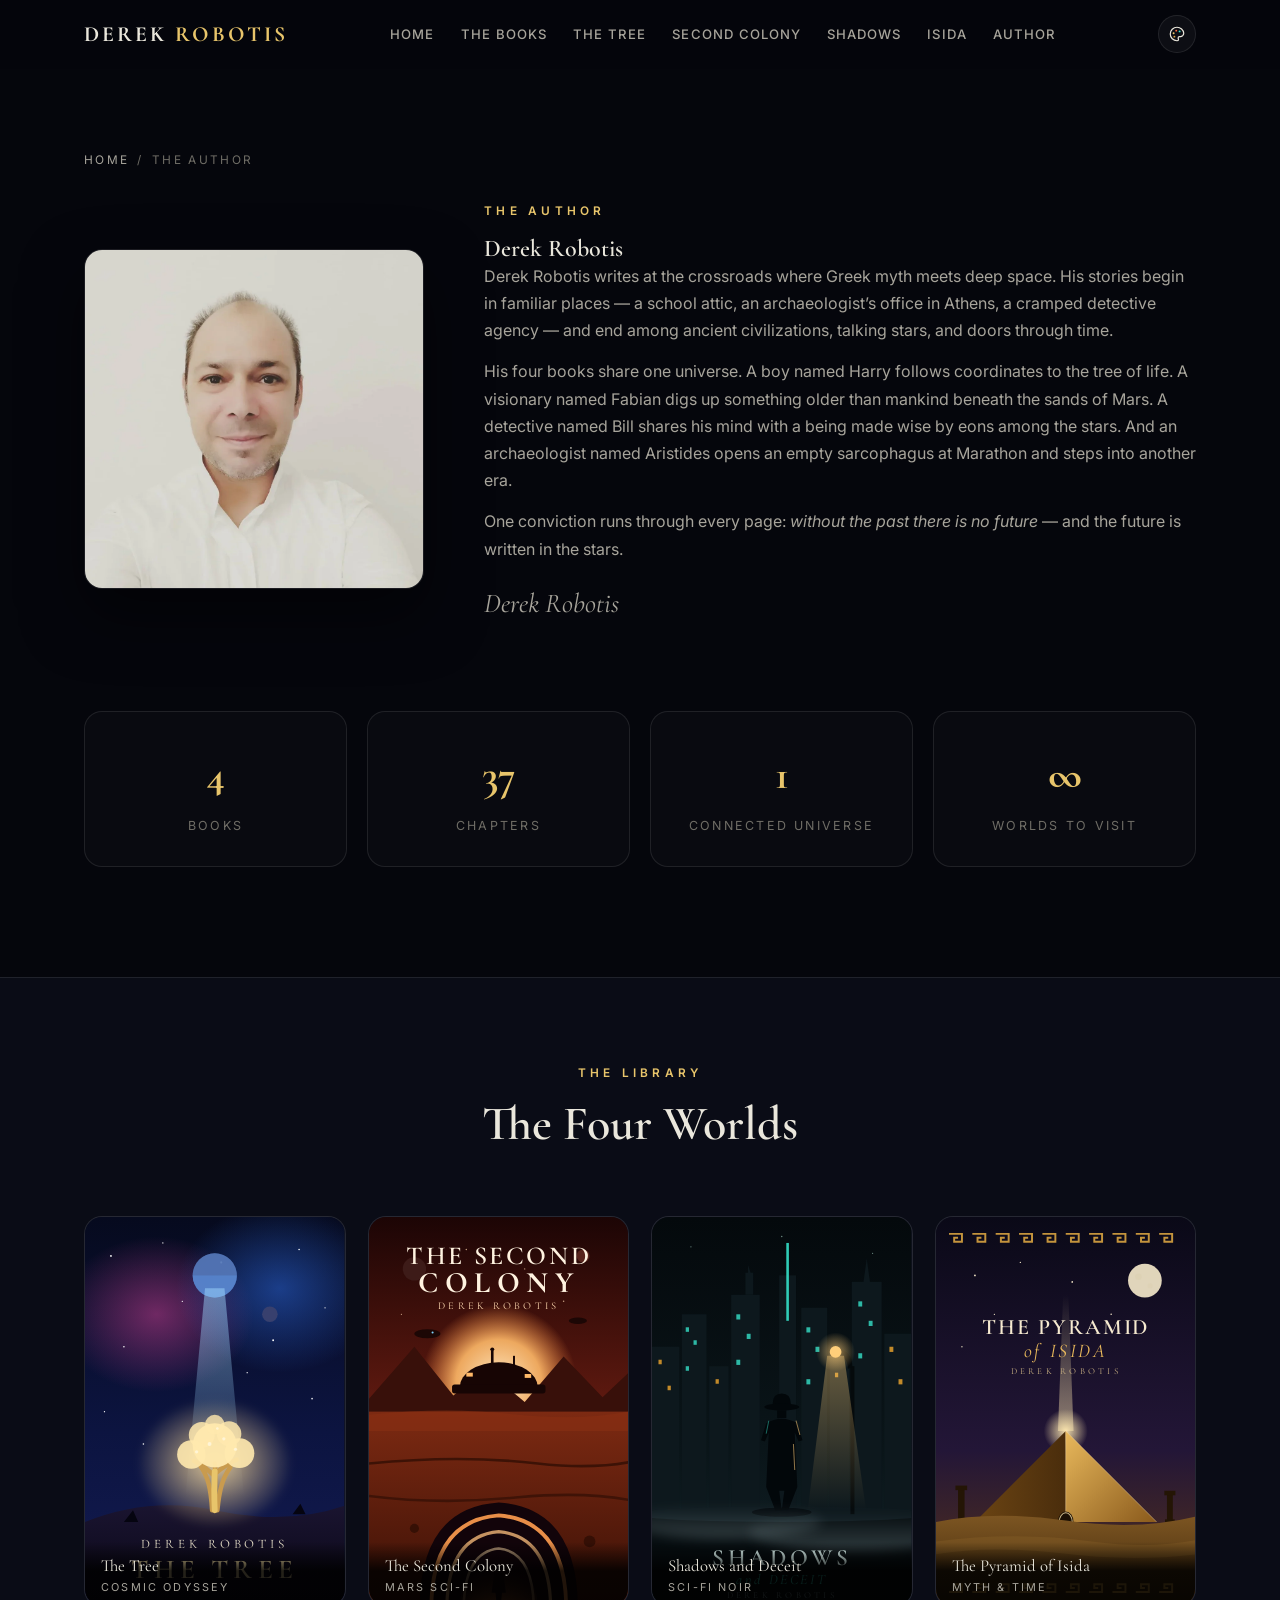
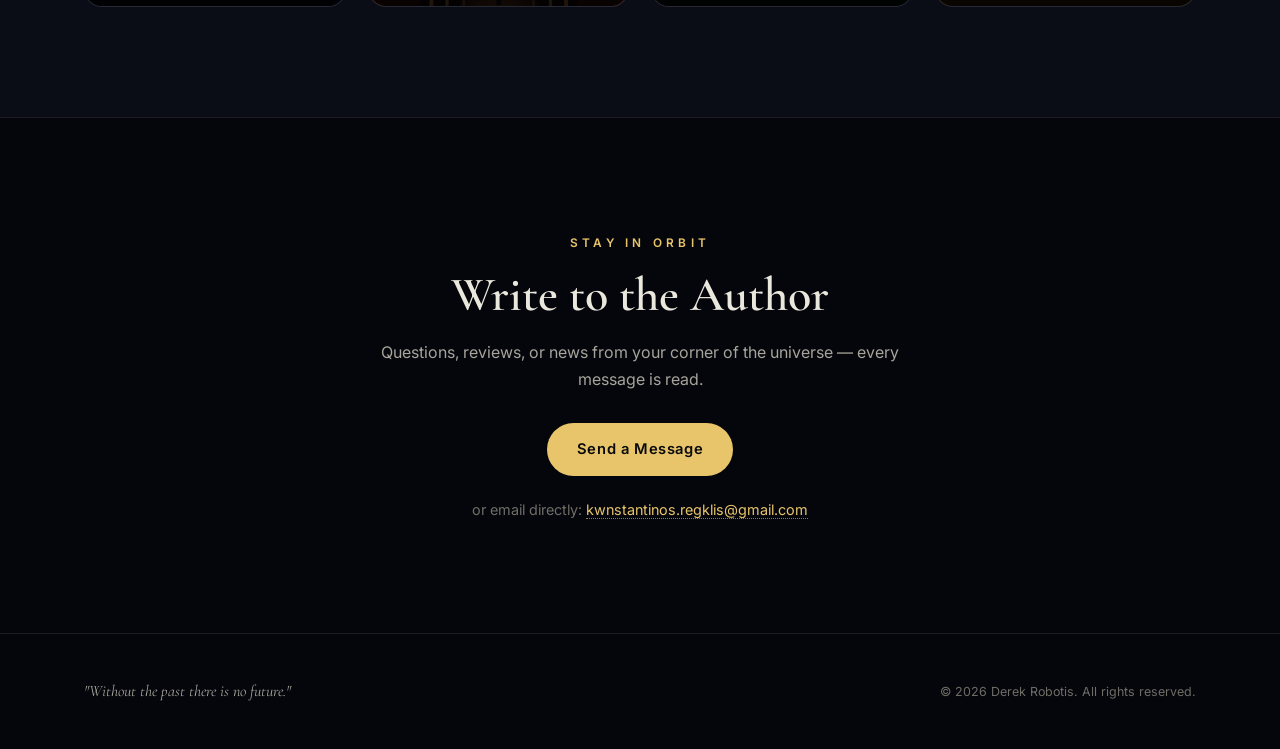
==== about.html @ 7e050180 "v4 fable 5" ====
<!DOCTYPE html>
<html lang="en">
<head>
  <meta charset="UTF-8" />
  <meta name="viewport" content="width=device-width, initial-scale=1.0" />
  <title>About Derek Robotis — Author | Between Marathon and Mars</title>
  <meta name="description" content="About Derek Robotis — the author of The Tree, The Second Colony, Shadows and Deceit, and The Pyramid of Isida. Greek myth meets deep space." />
  <meta name="robots" content="index, follow" />
  <meta name="author" content="Derek Robotis" />
  <meta name="theme-color" content="#05060c" />
  <link rel="canonical" href="https://arisregklis.github.io/derek/about.html" />
  <meta property="og:title" content="About Derek Robotis — Author" />
  <meta property="og:description" content="The author of four connected worlds, between Marathon and Mars." />
  <meta property="og:type" content="book" />
  <meta property="og:url" content="https://arisregklis.github.io/derek/about.html" />
  <link rel="preconnect" href="https://fonts.googleapis.com" />
  <link rel="preconnect" href="https://fonts.gstatic.com" crossorigin />
  <link href="https://fonts.googleapis.com/css2?family=Cormorant+Garamond:ital,wght@0,500;0,600;0,700;1,500&family=Inter:wght@400;500;600;700&display=swap" rel="stylesheet" />
  <link rel="stylesheet" href="assets/css/style.css" />
  <script>try{var t=localStorage.getItem("site-theme");if(t)document.documentElement.dataset.theme=t;}catch(e){}</script>
  <script src="assets/js/main.js" defer></script>
  <script src="https://assets.lemonsqueezy.com/lemon.js" defer></script>
  <script type="application/ld+json">
  {"@context":"https://schema.org","@type":"Person","name":"Derek Robotis","jobTitle":"Author","url":"https://arisregklis.github.io/derek/about.html"}
  </script>
</head>
<body>
  <a href="#main" class="skip-link sr-only">Skip to content</a>
  <div class="scroll-progress" aria-hidden="true"><span></span></div>

  <header class="nav">
    <div class="nav-inner">
      <a href="index.html" class="nav-logo">DEREK&nbsp;<em>ROBOTIS</em></a>
      <nav aria-label="Main navigation">
        <ul class="nav-links" id="nav-links">
          <li><a href="index.html">Home</a></li>
          <li><a href="index.html#library">The Books</a></li>
          <li><a href="tree.html">The Tree</a></li>
          <li><a href="colony.html">Second Colony</a></li>
          <li><a href="shadows.html">Shadows</a></li>
          <li><a href="isida.html">Isida</a></li>
          <li><a href="about.html">Author</a></li>
        </ul>
      </nav>
      <div class="theme-wrap">
        <button class="theme-btn" aria-expanded="false" aria-label="Change site colours" title="Change colours">
          <svg viewBox="0 0 24 24" fill="none" aria-hidden="true">
            <path d="M12 3a9 9 0 1 0 0 18c1.4 0 2-.9 2-1.8 0-.8-.5-1.2-.5-2 0-1 .8-1.7 1.9-1.7H17A5 5 0 0 0 21 11c-.4-4.5-4.3-8-9-8Z" stroke="currentColor" stroke-width="1.6"/>
            <circle cx="7.5" cy="11" r="1.3" fill="#e8c56b"/><circle cx="11" cy="7.5" r="1.3" fill="#ff6b3d"/>
            <circle cx="15.5" cy="8.5" r="1.3" fill="#35e0c8"/><circle cx="8.5" cy="15.5" r="1.3" fill="#d9a441"/>
          </svg>
        </button>
        <div class="theme-pop" role="menu" aria-label="Colour themes">
          <p class="theme-pop-label">Site Colour</p>
          <div class="theme-swatches">
            <button class="swatch" data-theme="tree" role="menuitem" aria-label="Cosmic Gold"></button>
            <button class="swatch" data-theme="colony" role="menuitem" aria-label="Mars Red"></button>
            <button class="swatch" data-theme="noir" role="menuitem" aria-label="Neon Teal"></button>
            <button class="swatch" data-theme="isida" role="menuitem" aria-label="Ancient Amber"></button>
          </div>
          <div class="swatch-names"><span>Gold</span><span>Mars</span><span>Neon</span><span>Amber</span></div>
        </div>
      </div>
      <button class="nav-burger" aria-expanded="false" aria-controls="nav-links" aria-label="Open menu">
        <span></span><span></span><span></span>
      </button>
    </div>
  </header>

  <main id="main">
    <section class="section page-hero">
      <div class="wrap">
        <p class="breadcrumb"><a href="index.html">Home</a><span class="sep">/</span>The Author</p>
        <div class="author-grid">
          <div class="author-photo reveal" data-dir="left">
            <img src="assets/images/author.webp" alt="Derek Robotis, author" width="680" height="850" loading="eager" decoding="async" />
          </div>
          <div class="author-text reveal" data-dir="right">
            <span class="eyebrow">The Author</span>
            <h1>Derek Robotis</h1>
            <p>Derek Robotis writes at the crossroads where Greek myth meets deep space. His stories begin in familiar places — a school attic, an archaeologist&rsquo;s office in Athens, a cramped detective agency — and end among ancient civilizations, talking stars, and doors through time.</p>
            <p>His four books share one universe. A boy named Harry follows coordinates to the tree of life. A visionary named Fabian digs up something older than mankind beneath the sands of Mars. A detective named Bill shares his mind with a being made wise by eons among the stars. And an archaeologist named Aristides opens an empty sarcophagus at Marathon and steps into another era.</p>
            <p>One conviction runs through every page: <em>without the past there is no future</em> — and the future is written in the stars.</p>
            <p class="author-sign">Derek Robotis</p>
          </div>
        </div>
        <div class="stats">
          <div class="stat reveal"><b>4</b><span>Books</span></div>
          <div class="stat reveal" style="transition-delay:.08s"><b>37</b><span>Chapters</span></div>
          <div class="stat reveal" style="transition-delay:.16s"><b>1</b><span>Connected Universe</span></div>
          <div class="stat reveal" style="transition-delay:.24s"><b>&#8734;</b><span>Worlds to Visit</span></div>
        </div>
      </div>
    </section>

    <section class="section universe" style="padding-top:80px">
      <div class="wrap">
        <div class="section-head reveal">
          <span class="eyebrow">The Library</span>
          <h2 class="section-title">The Four Worlds</h2>
        </div>
        <div class="library-grid">
          <a href="tree.html" class="shelf-card reveal">
            <svg viewBox="0 0 400 600" role="img" aria-label="The Tree — cover"><use href="#cover-tree"/></svg>
            <span class="shelf-label">The Tree<small>Cosmic Odyssey</small></span>
          </a>
          <a href="colony.html" class="shelf-card reveal" style="transition-delay:.08s">
            <svg viewBox="0 0 400 600" role="img" aria-label="The Second Colony — cover"><use href="#cover-colony"/></svg>
            <span class="shelf-label">The Second Colony<small>Mars Sci-Fi</small></span>
          </a>
          <a href="shadows.html" class="shelf-card reveal" style="transition-delay:.16s">
            <svg viewBox="0 0 400 600" role="img" aria-label="Shadows and Deceit — cover"><use href="#cover-noir"/></svg>
            <span class="shelf-label">Shadows and Deceit<small>Sci-Fi Noir</small></span>
          </a>
          <a href="isida.html" class="shelf-card reveal" style="transition-delay:.24s">
            <svg viewBox="0 0 400 600" role="img" aria-label="The Pyramid of Isida — cover"><use href="#cover-isida"/></svg>
            <span class="shelf-label">The Pyramid of Isida<small>Myth &amp; Time</small></span>
          </a>
        </div>
      </div>
    </section>

    <section id="contact" class="section contact">
      <div class="wrap reveal">
        <span class="eyebrow">Stay in Orbit</span>
        <h2 class="section-title">Write to the Author</h2>
        <p class="section-sub" style="max-width:520px;margin:16px auto 0">Questions, reviews, or news from your corner of the universe — every message is read.</p>
        <a class="btn btn-solid" href="mailto:kwnstantinos.regklis@gmail.com?subject=Message%20for%20Derek%20Robotis">Send a Message</a>
        <p class="contact-mail">or email directly: <a href="mailto:kwnstantinos.regklis@gmail.com">kwnstantinos.regklis@gmail.com</a></p>
      </div>
    </section>
  </main>

  <footer class="footer">
    <div class="wrap footer-inner">
      <p class="footer-quote">"Without the past there is no future."</p>
      <small>© <span id="year">2026</span> Derek Robotis. All rights reserved.</small>
    </div>
  </footer>

  <button class="to-top" aria-label="Back to top">
    <svg viewBox="0 0 24 24" fill="none" aria-hidden="true">
      <path d="M12 2c2.6 1.8 4 4.6 4 8l-1.2 5H9.2L8 10c0-3.4 1.4-6.2 4-8Z" fill="#e8c56b"/>
      <circle cx="12" cy="9" r="1.6" fill="#05060c"/>
      <path d="M8.4 13.5 6 17l3-.6M15.6 13.5 18 17l-3-.6" stroke="#e8c56b" stroke-width="1.4" stroke-linejoin="round"/>
      <path d="M12 15.6v4" stroke="#ff9e4f" stroke-width="1.8" stroke-linecap="round"/>
    </svg>
  </button>

  <!-- cover art symbols -->
  <svg width="0" height="0" style="position:absolute" aria-hidden="true">
    <defs>
      <symbol id="cover-tree" viewBox="0 0 400 600">
        <defs>
          <linearGradient id="tr-sky" x1="0" y1="0" x2="0" y2="1"><stop offset="0" stop-color="#060a1e"/><stop offset=".55" stop-color="#0c1440"/><stop offset="1" stop-color="#131b52"/></linearGradient>
          <radialGradient id="tr-neb1" cx=".5" cy=".5" r=".5"><stop offset="0" stop-color="#c33e8f" stop-opacity=".55"/><stop offset="1" stop-color="#c33e8f" stop-opacity="0"/></radialGradient>
          <radialGradient id="tr-neb2" cx=".5" cy=".5" r=".5"><stop offset="0" stop-color="#2e6ee8" stop-opacity=".5"/><stop offset="1" stop-color="#2e6ee8" stop-opacity="0"/></radialGradient>
          <radialGradient id="tr-treeglow" cx=".5" cy=".5" r=".5"><stop offset="0" stop-color="#ffdf9e" stop-opacity=".85"/><stop offset="1" stop-color="#ffdf9e" stop-opacity="0"/></radialGradient>
          <linearGradient id="tr-beam" x1="0" y1="0" x2="0" y2="1"><stop offset="0" stop-color="#9fd8ff" stop-opacity=".5"/><stop offset="1" stop-color="#9fd8ff" stop-opacity="0"/></linearGradient>
          <linearGradient id="tr-ground" x1="0" y1="0" x2="0" y2="1"><stop offset="0" stop-color="#1a1430"/><stop offset="1" stop-color="#080614"/></linearGradient>
          <filter id="tr-soft" x="-40%" y="-40%" width="180%" height="180%"><feGaussianBlur stdDeviation="6"/></filter>
        </defs>
        <rect width="400" height="600" fill="url(#tr-sky)"/>
        <ellipse cx="110" cy="150" rx="150" ry="120" fill="url(#tr-neb1)"/>
        <ellipse cx="300" cy="110" rx="160" ry="130" fill="url(#tr-neb2)"/>
        <g fill="#fff">
          <circle cx="40" cy="60" r="1.4" class="twinkle"/><circle cx="120" cy="40" r="1" class="twinkle t2"/>
          <circle cx="210" cy="70" r="1.6" class="twinkle t3"/><circle cx="330" cy="50" r="1.2" class="twinkle"/>
          <circle cx="370" cy="140" r="1" class="twinkle t2"/><circle cx="60" cy="200" r="1.2" class="twinkle t3"/>
          <circle cx="290" cy="190" r="1.4" class="twinkle"/><circle cx="150" cy="130" r="1"/>
          <circle cx="250" cy="240" r="1" class="twinkle t2"/><circle cx="350" cy="280" r="1.2" class="twinkle t3"/>
          <circle cx="30" cy="300" r="1"/><circle cx="90" cy="350" r="1.2" class="twinkle"/>
        </g>
        <g class="float-slow">
          <circle cx="200" cy="90" r="34" fill="#7fb2ff" opacity=".9"/>
          <circle cx="200" cy="90" r="34" fill="#0c1440" opacity=".35"/>
          <path d="M166 90a34 34 0 0 0 68 0" fill="#5b8fe0" opacity=".5"/>
          <circle cx="285" cy="150" r="12" fill="#38406e"/>
        </g>
        <polygon points="185,110 215,110 245,430 155,430" fill="url(#tr-beam)"/>
        <path d="M0 470 Q100 430 200 452 Q310 476 400 445 L400 600 L0 600 Z" fill="url(#tr-ground)"/>
        <path d="M60 470 l14 -18 8 18 Z M320 458 l12 -16 8 16 Z" fill="#050410"/>
        <ellipse cx="200" cy="380" rx="120" ry="100" fill="url(#tr-treeglow)" filter="url(#tr-soft)" class="lamp-flicker"/>
        <path d="M196 452 C194 420 190 400 178 384 M200 452 C200 415 202 398 200 380 M204 452 C207 421 212 402 224 386 M200 400 C188 388 178 380 168 376 M200 396 C212 386 224 378 234 374" stroke="#c99b4e" stroke-width="7" stroke-linecap="round" fill="none"/>
        <path d="M200 452 C199 430 199 410 200 392" stroke="#e8c56b" stroke-width="9" stroke-linecap="round" fill="none"/>
        <g fill="#ffe9ae">
          <circle cx="200" cy="352" r="34" opacity=".95"/><circle cx="164" cy="366" r="22" opacity=".9"/>
          <circle cx="238" cy="364" r="23" opacity=".9"/><circle cx="180" cy="336" r="20" opacity=".85"/>
          <circle cx="222" cy="334" r="19" opacity=".85"/><circle cx="200" cy="320" r="15" opacity=".8"/>
        </g>
        <g fill="#fff8e0" opacity=".8">
          <circle cx="192" cy="350" r="3"/><circle cx="214" cy="342" r="2.5"/><circle cx="172" cy="362" r="2.5"/>
          <circle cx="232" cy="358" r="2.5"/><circle cx="204" cy="326" r="2"/>
        </g>
        <text x="200" y="510" text-anchor="middle" fill="#f2ead2" font-family="Cormorant Garamond, serif" font-size="20" letter-spacing="6">DEREK ROBOTIS</text>
        <text x="200" y="556" text-anchor="middle" fill="#ffe9ae" font-family="Cormorant Garamond, serif" font-size="42" font-weight="600" letter-spacing="8">THE TREE</text>
      </symbol>

      <symbol id="cover-colony" viewBox="0 0 400 600">
        <defs>
          <linearGradient id="co-sky" x1="0" y1="0" x2="0" y2="1"><stop offset="0" stop-color="#1c0505"/><stop offset=".5" stop-color="#611a10"/><stop offset="1" stop-color="#c74a1e"/></linearGradient>
          <radialGradient id="co-sun" cx=".5" cy=".5" r=".5"><stop offset="0" stop-color="#ffe9c4"/><stop offset=".55" stop-color="#ffb968" stop-opacity=".9"/><stop offset="1" stop-color="#ff8c42" stop-opacity="0"/></radialGradient>
          <linearGradient id="co-ground" x1="0" y1="0" x2="0" y2="1"><stop offset="0" stop-color="#7d2a12"/><stop offset="1" stop-color="#3a1006"/></linearGradient>
          <radialGradient id="co-tunnel" cx=".5" cy="1" r="1"><stop offset="0" stop-color="#ffe2a8"/><stop offset=".45" stop-color="#e07a30" stop-opacity=".7"/><stop offset="1" stop-color="#1c0505" stop-opacity="0"/></radialGradient>
        </defs>
        <rect width="400" height="600" fill="url(#co-sky)"/>
        <circle cx="70" cy="80" r="18" fill="#3d1b18"/><circle cx="330" cy="60" r="10" fill="#57241c"/>
        <g fill="#ffd9b0" opacity=".7">
          <circle cx="150" cy="50" r="1.2" class="twinkle"/><circle cx="240" cy="80" r="1" class="twinkle t2"/>
          <circle cx="300" cy="130" r="1.2" class="twinkle t3"/><circle cx="50" cy="150" r="1"/>
        </g>
        <circle cx="200" cy="255" r="120" fill="url(#co-sun)"/>
        <path d="M0 280 L70 200 L130 275 L180 235 L240 285 L300 215 L360 278 L400 240 L400 320 L0 320 Z" fill="#38100a"/>
        <g fill="#170504">
          <path d="M140 262 a60 38 0 0 1 120 0 Z"/>
          <rect x="128" y="258" width="144" height="14" rx="4"/>
          <rect x="188" y="206" width="4" height="22"/><circle cx="190" cy="204" r="3"/>
          <rect x="222" y="214" width="3" height="16"/>
          <rect x="150" y="240" width="10" height="6" fill="#ffb968"/>
          <rect x="240" y="242" width="10" height="6" fill="#ffb968"/>
        </g>
        <g fill="#1c0705" class="float-slow">
          <ellipse cx="90" cy="180" rx="20" ry="7"/><ellipse cx="322" cy="160" rx="14" ry="5"/>
          <circle cx="98" cy="178" r="1.6" fill="#7fd4ff"/>
        </g>
        <rect x="0" y="300" width="400" height="300" fill="url(#co-ground)"/>
        <path d="M0 305 Q120 292 220 304 Q320 315 400 300 L400 330 L0 330 Z" fill="#8a3113" opacity=".55"/>
        <path d="M0 380 Q140 366 260 380 Q340 389 400 378" fill="none" stroke="#2a0c04" stroke-width="4" opacity=".7"/>
        <path d="M0 430 Q110 444 230 432 Q330 423 400 436" fill="none" stroke="#2a0c04" stroke-width="4" opacity=".6"/>
        <circle cx="70" cy="480" r="7" fill="#2a0c04" opacity=".7"/><circle cx="340" cy="500" r="9" fill="#2a0c04" opacity=".7"/>
        <circle cx="120" cy="560" r="6" fill="#2a0c04" opacity=".6"/>
        <g>
          <path d="M78 600 Q80 448 200 440 Q320 448 322 600 Z" fill="#12040a"/>
          <path d="M96 600 Q98 468 200 460 Q302 468 304 600" fill="none" stroke="#ff9e4f" stroke-width="6" opacity=".9" class="lamp-flicker"/>
          <path d="M120 600 Q122 492 200 485 Q278 492 280 600" fill="none" stroke="#ffc27e" stroke-width="5" opacity=".75"/>
          <path d="M146 600 Q148 516 200 511 Q252 516 254 600" fill="none" stroke="#ffdba8" stroke-width="4" opacity=".6"/>
          <ellipse cx="200" cy="600" rx="60" ry="72" fill="url(#co-tunnel)"/>
          <g fill="#12040a">
            <circle cx="200" cy="540" r="7"/>
            <path d="M193 549 h14 l4 30 h-6 l-2 19 h-6 l-2 -19 h-6 Z"/>
          </g>
        </g>
        <text x="200" y="72" text-anchor="middle" fill="#fff3e0" font-family="Cormorant Garamond, serif" font-size="40" font-weight="600" letter-spacing="4">THE SECOND</text>
        <text x="200" y="116" text-anchor="middle" fill="#fff3e0" font-family="Cormorant Garamond, serif" font-size="46" font-weight="700" letter-spacing="10">COLONY</text>
        <text x="200" y="142" text-anchor="middle" fill="#ffd9b0" font-family="Cormorant Garamond, serif" font-size="16" letter-spacing="5">DEREK ROBOTIS</text>
      </symbol>

      <symbol id="cover-noir" viewBox="0 0 400 600">
        <defs>
          <linearGradient id="no-sky" x1="0" y1="0" x2="0" y2="1"><stop offset="0" stop-color="#04090c"/><stop offset=".6" stop-color="#0a1519"/><stop offset="1" stop-color="#122228"/></linearGradient>
          <radialGradient id="no-lamp" cx=".5" cy=".5" r=".5"><stop offset="0" stop-color="#ffce7a" stop-opacity=".95"/><stop offset="1" stop-color="#ffce7a" stop-opacity="0"/></radialGradient>
          <linearGradient id="no-lightcone" x1="0" y1="0" x2="0" y2="1"><stop offset="0" stop-color="#ffce7a" stop-opacity=".38"/><stop offset="1" stop-color="#ffce7a" stop-opacity="0"/></linearGradient>
          <linearGradient id="no-fog" x1="0" y1="0" x2="0" y2="1"><stop offset="0" stop-color="#9fb8bd" stop-opacity="0"/><stop offset="1" stop-color="#9fb8bd" stop-opacity=".28"/></linearGradient>
          <filter id="no-blur" x="-40%" y="-40%" width="180%" height="180%"><feGaussianBlur stdDeviation="8"/></filter>
        </defs>
        <rect width="400" height="600" fill="url(#no-sky)"/>
        <g fill="#cfe" opacity=".5">
          <circle cx="60" cy="46" r="1" class="twinkle"/><circle cx="200" cy="30" r="1.2" class="twinkle t2"/><circle cx="340" cy="56" r="1" class="twinkle t3"/>
        </g>
        <g fill="#0d181d">
          <rect x="0" y="200" width="42" height="260"/><rect x="46" y="150" width="38" height="310"/>
          <rect x="88" y="230" width="30" height="230"/><rect x="122" y="120" width="44" height="340"/>
          <rect x="230" y="140" width="40" height="320"/><rect x="274" y="220" width="30" height="240"/>
          <rect x="308" y="100" width="46" height="360"/><rect x="358" y="180" width="42" height="280"/>
          <polygon points="144,120 144,86 148,86 148,74 152,86 156,86 156,120"/>
          <polygon points="326,100 331,64 336,100"/>
        </g>
        <rect x="196" y="90" width="26" height="370" fill="#0d181d"/>
        <rect x="207" y="40" width="4" height="120" fill="#35e0c8" opacity=".9" class="lamp-flicker"/>
        <g fill="#35e0c8" opacity=".8">
          <rect x="52" y="170" width="5" height="7"/><rect x="64" y="190" width="5" height="7"/><rect x="52" y="230" width="5" height="7"/>
          <rect x="130" y="150" width="6" height="8"/><rect x="146" y="180" width="6" height="8"/><rect x="130" y="220" width="6" height="8"/>
          <rect x="238" y="170" width="6" height="8"/><rect x="252" y="200" width="6" height="8"/><rect x="238" y="250" width="6" height="8"/>
          <rect x="318" y="130" width="6" height="8"/><rect x="334" y="160" width="6" height="8"/><rect x="318" y="210" width="6" height="8"/>
        </g>
        <g fill="#ffb02e" opacity=".75">
          <rect x="10" y="220" width="5" height="7"/><rect x="24" y="260" width="5" height="7"/>
          <rect x="98" y="250" width="5" height="7"/><rect x="366" y="200" width="6" height="8"/>
          <rect x="380" y="250" width="6" height="8"/><rect x="282" y="240" width="5" height="7"/>
        </g>
        <rect x="0" y="452" width="400" height="148" fill="#060d10"/>
        <ellipse cx="200" cy="458" rx="230" ry="12" fill="#0e191e"/>
        <g>
          <rect x="306" y="230" width="6" height="228" fill="#050a0c"/>
          <path d="M309 232 Q309 205 284 203 L282 212 Q302 214 302 234 Z" fill="#050a0c"/>
          <circle cx="283" cy="208" r="9" fill="#ffce7a" class="lamp-flicker"/>
          <circle cx="283" cy="208" r="30" fill="url(#no-lamp)" opacity=".7" class="lamp-flicker"/>
          <polygon points="270,214 296,214 330,452 240,452" fill="url(#no-lightcone)"/>
        </g>
        <g fill="#02070a">
          <ellipse cx="200" cy="455" rx="46" ry="7" opacity=".8"/>
          <path d="M186 288 q0 -16 14 -16 q14 0 14 16 l0 4 h-28 Z"/>
          <ellipse cx="200" cy="293" rx="27" ry="5.5"/>
          <rect x="193" y="298" width="14" height="12"/>
          <path d="M176 318 q24 -14 48 0 l8 26 -6 2 -6 -14 4 84 -14 36 -10 0 4 -30 -8 0 4 30 -10 0 -14 -36 4 -84 -6 14 -6 -2 Z"/>
        </g>
        <path d="M222 314 l6 22 M218 350 l2 40" stroke="#ffce7a" stroke-width="1.6" opacity=".55" fill="none"/>
        <path d="M180 314 l-4 20" stroke="#35e0c8" stroke-width="1.4" opacity=".5" fill="none"/>
        <ellipse cx="110" cy="470" rx="150" ry="26" fill="url(#no-fog)" filter="url(#no-blur)"/>
        <ellipse cx="310" cy="486" rx="160" ry="30" fill="url(#no-fog)" filter="url(#no-blur)"/>
        <text x="200" y="536" text-anchor="middle" fill="#e6fffb" font-family="Cormorant Garamond, serif" font-size="36" font-weight="600" letter-spacing="6">SHADOWS</text>
        <text x="200" y="566" text-anchor="middle" fill="#35e0c8" font-family="Cormorant Garamond, serif" font-size="22" font-style="italic" letter-spacing="4">and DECEIT</text>
        <text x="200" y="588" text-anchor="middle" fill="#7f9aa0" font-family="Cormorant Garamond, serif" font-size="14" letter-spacing="5">DEREK ROBOTIS</text>
      </symbol>

      <symbol id="cover-isida" viewBox="0 0 400 600">
        <defs>
          <linearGradient id="is-sky" x1="0" y1="0" x2="0" y2="1"><stop offset="0" stop-color="#0a0917"/><stop offset=".6" stop-color="#231637"/><stop offset="1" stop-color="#5a3417"/></linearGradient>
          <linearGradient id="is-pyr" x1="0" y1="0" x2="1" y2="1"><stop offset="0" stop-color="#e9b95c"/><stop offset="1" stop-color="#8a5a1c"/></linearGradient>
          <linearGradient id="is-pyr-shade" x1="0" y1="0" x2="1" y2="0"><stop offset="0" stop-color="#6b4413"/><stop offset="1" stop-color="#4a2d0c"/></linearGradient>
          <radialGradient id="is-apex" cx=".5" cy=".5" r=".5"><stop offset="0" stop-color="#ffe9b0" stop-opacity=".95"/><stop offset="1" stop-color="#ffe9b0" stop-opacity="0"/></radialGradient>
          <linearGradient id="is-sand" x1="0" y1="0" x2="0" y2="1"><stop offset="0" stop-color="#7c5522"/><stop offset="1" stop-color="#3a2408"/></linearGradient>
          <linearGradient id="is-beam" x1="0" y1="0" x2="0" y2="1"><stop offset="0" stop-color="#ffe9b0" stop-opacity="0"/><stop offset="1" stop-color="#ffe9b0" stop-opacity=".5"/></linearGradient>
        </defs>
        <rect width="400" height="600" fill="url(#is-sky)"/>
        <g stroke="#d9a441" stroke-width="3" fill="none" opacity=".9">
          <path d="M20 26 h20 v12 h-12 v-6 h6 M56 26 h20 v12 h-12 v-6 h6 M92 26 h20 v12 h-12 v-6 h6 M128 26 h20 v12 h-12 v-6 h6 M164 26 h20 v12 h-12 v-6 h6 M200 26 h20 v12 h-12 v-6 h6 M236 26 h20 v12 h-12 v-6 h6 M272 26 h20 v12 h-12 v-6 h6 M308 26 h20 v12 h-12 v-6 h6 M344 26 h20 v12 h-12 v-6 h6"/>
        </g>
        <circle cx="322" cy="98" r="26" fill="#f2e6c8" opacity=".92"/>
        <circle cx="312" cy="92" r="5" fill="#dcd0b2" opacity=".7"/><circle cx="330" cy="106" r="4" fill="#dcd0b2" opacity=".6"/>
        <g fill="#f2e6c8">
          <circle cx="60" cy="90" r="1.4" class="twinkle"/><circle cx="130" cy="70" r="1" class="twinkle t2"/>
          <circle cx="210" cy="100" r="1.3" class="twinkle t3"/><circle cx="90" cy="150" r="1"/>
          <circle cx="270" cy="150" r="1.2" class="twinkle"/><circle cx="40" cy="200" r="1" class="twinkle t2"/>
        </g>
        <polygon points="196,120 204,120 212,330 188,330" fill="url(#is-beam)"/>
        <circle cx="200" cy="330" r="34" fill="url(#is-apex)" class="lamp-flicker"/>
        <polygon points="200,330 60,470 200,470" fill="url(#is-pyr-shade)"/>
        <polygon points="200,330 340,470 200,470" fill="url(#is-pyr)"/>
        <path d="M200 330 L340 470 M200 330 L200 470" stroke="#ffe0a0" stroke-width="1.4" opacity=".5" fill="none"/>
        <path d="M188 470 a12 16 0 0 1 24 0 Z" fill="#1a0f04"/>
        <path d="M190 470 a10 14 0 0 1 20 0" fill="none" stroke="#ffe9b0" stroke-width="1.6" opacity=".8" class="lamp-flicker"/>
        <g fill="#241505">
          <rect x="34" y="420" width="10" height="50"/><rect x="30" y="414" width="18" height="7"/><rect x="31" y="466" width="16" height="6"/>
          <rect x="356" y="428" width="9" height="42"/><rect x="352" y="422" width="17" height="7"/><rect x="353" y="466" width="15" height="6"/>
        </g>
        <path d="M0 470 Q90 452 200 468 Q310 484 400 462 L400 600 L0 600 Z" fill="url(#is-sand)"/>
        <path d="M0 500 Q120 484 240 500 Q330 512 400 498 L400 520 Q300 532 190 518 Q80 506 0 520 Z" fill="#8a6228" opacity=".35"/>
        <g stroke="#d9a441" stroke-width="3" fill="none" opacity=".9">
          <path d="M20 578 h20 v-12 h-12 v6 h6 M56 578 h20 v-12 h-12 v6 h6 M92 578 h20 v-12 h-12 v6 h6 M128 578 h20 v-12 h-12 v6 h6 M164 578 h20 v-12 h-12 v6 h6 M200 578 h20 v-12 h-12 v6 h6 M236 578 h20 v-12 h-12 v6 h6 M272 578 h20 v-12 h-12 v6 h6 M308 578 h20 v-12 h-12 v6 h6 M344 578 h20 v-12 h-12 v6 h6"/>
        </g>
        <text x="200" y="180" text-anchor="middle" fill="#f6ead0" font-family="Cormorant Garamond, serif" font-size="34" font-weight="600" letter-spacing="3">THE PYRAMID</text>
        <text x="200" y="216" text-anchor="middle" fill="#e9b95c" font-family="Cormorant Garamond, serif" font-size="30" font-style="italic" letter-spacing="4">of ISIDA</text>
        <text x="200" y="242" text-anchor="middle" fill="#c9b183" font-family="Cormorant Garamond, serif" font-size="14" letter-spacing="5">DEREK ROBOTIS</text>
      </symbol>
    </defs>
  </svg>
</body>
</html>
---- assets/css/style.css ----
/* ═══════════════════════════════════════════════════════════
   DEREK ROBOTIS — Four Books, One Universe
   Dark immersive author site. Each book section carries its
   own world: cosmic gold (The Tree), Mars red (The Second
   Colony), neon noir (Shadows and Deceit), ancient amber
   (The Pyramid of Isida).
   ═══════════════════════════════════════════════════════════ */

/* ── Tokens ── */
:root {
  --bg:        #05060c;
  --bg-soft:   #0a0c16;
  --surface:   #10131f;
  --border:    rgba(255,255,255,0.09);
  --text:      #eae7dc;
  --muted:     #a7a49b;
  --subtle:    #6f6d66;

  --accent:    #e8c56b; /* default: cosmic gold */
  --accent-2:  #7fb2ff;
  --accent-rgb: 232,197,107;

  /* per-world palettes */
  --tree-a:    #e8c56b;  --tree-b:   #7fb2ff;  --tree-rgb: 232,197,107;
  --colony-a:  #ff6b3d;  --colony-b: #ffb347;  --colony-rgb: 255,107,61;
  --noir-a:    #35e0c8;  --noir-b:   #ffb02e;  --noir-rgb: 53,224,200;
  --isida-a:   #d9a441;  --isida-b:  #55d6c2;  --isida-rgb: 217,164,65;

  --font-display: "Cormorant Garamond", Georgia, serif;
  --font-body: "Inter", -apple-system, BlinkMacSystemFont, "Segoe UI", sans-serif;

  --max-w: 1160px;
  --radius: 18px;
  --ease: cubic-bezier(.22,.8,.3,1);
}

/* ── Reset / base ── */
*, *::before, *::after { box-sizing: border-box; margin: 0; padding: 0; }
html { scroll-behavior: smooth; }
body {
  background: var(--bg);
  color: var(--text);
  font-family: var(--font-body);
  font-size: 1rem;
  line-height: 1.7;
  -webkit-font-smoothing: antialiased;
  overflow-x: hidden;
}
img, svg { display: block; max-width: 100%; }
a { color: inherit; text-decoration: none; }
button { font: inherit; color: inherit; background: none; border: none; cursor: pointer; }
::selection { background: rgba(var(--accent-rgb), .35); }

h1, h2, h3 { font-family: var(--font-display); font-weight: 600; line-height: 1.15; }

.wrap { max-width: var(--max-w); margin: 0 auto; padding: 0 24px; }

.sr-only {
  position: absolute; width: 1px; height: 1px; padding: 0; margin: -1px;
  overflow: hidden; clip: rect(0 0 0 0); white-space: nowrap; border: 0;
}
.skip-link:focus {
  position: fixed; top: 16px; left: 16px; z-index: 300; width: auto; height: auto;
  clip: auto; padding: 12px 20px; background: var(--surface); color: var(--text);
  border: 1px solid var(--border); border-radius: 10px;
}

/* ── Reveal animations ── */
.reveal { opacity: 0; transform: translateY(28px); transition: opacity .8s var(--ease), transform .8s var(--ease); }
.reveal.visible { opacity: 1; transform: none; }
.reveal[data-dir="left"]  { transform: translateX(-36px); }
.reveal[data-dir="right"] { transform: translateX(36px); }
.reveal[data-dir="left"].visible, .reveal[data-dir="right"].visible { transform: none; }

@media (prefers-reduced-motion: reduce) {
  *, *::before, *::after { animation-duration: .01ms !important; transition-duration: .01ms !important; }
  html { scroll-behavior: auto; }
  .reveal { opacity: 1; transform: none; }
}

/* ── Nav ── */
.nav {
  position: fixed; top: 0; left: 0; right: 0; z-index: 100;
  background: rgba(5,6,12,.72);
  backdrop-filter: blur(14px); -webkit-backdrop-filter: blur(14px);
  border-bottom: 1px solid transparent;
  transition: border-color .4s;
}
.nav.scrolled { border-bottom-color: var(--border); }
.nav-inner {
  max-width: var(--max-w); margin: 0 auto; padding: 0 24px;
  height: 68px; display: flex; align-items: center; justify-content: space-between; gap: 16px;
}
.nav-logo { font-family: var(--font-display); font-size: 1.35rem; letter-spacing: .14em; font-weight: 700; }
.nav-logo em { font-style: normal; color: var(--accent); transition: color .5s; }
.nav-links { display: flex; align-items: center; gap: 26px; list-style: none; }
.nav-links a {
  font-size: .82rem; font-weight: 500; letter-spacing: .08em; text-transform: uppercase;
  color: var(--muted); position: relative; padding: 6px 0; transition: color .3s;
}
.nav-links a::after {
  content: ""; position: absolute; left: 0; bottom: 0; height: 2px; width: 0;
  background: var(--accent); transition: width .35s var(--ease), background .5s;
}
.nav-links a:hover, .nav-links a.active { color: var(--text); }
.nav-links a:hover::after, .nav-links a.active::after { width: 100%; }

.nav-burger { display: none; flex-direction: column; gap: 5px; padding: 10px; }
.nav-burger span { width: 24px; height: 2px; background: var(--text); transition: transform .3s, opacity .3s; }
.nav-burger[aria-expanded="true"] span:nth-child(1) { transform: translateY(7px) rotate(45deg); }
.nav-burger[aria-expanded="true"] span:nth-child(2) { opacity: 0; }
.nav-burger[aria-expanded="true"] span:nth-child(3) { transform: translateY(-7px) rotate(-45deg); }

@media (max-width: 860px) {
  .nav-burger { display: flex; }
  .nav-links {
    position: fixed; inset: 68px 0 auto 0; flex-direction: column; gap: 0;
    background: rgba(5,6,12,.97); border-bottom: 1px solid var(--border);
    padding: 12px 0 20px; transform: translateY(-130%); transition: transform .4s var(--ease);
  }
  .nav-links.open { transform: none; }
  .nav-links li { width: 100%; text-align: center; }
  .nav-links a { display: block; padding: 14px 0; font-size: .95rem; }
  .nav-links a::after { display: none; }
}

/* ── Hero ── */
.hero {
  position: relative; min-height: 100svh;
  display: flex; align-items: center; justify-content: center; text-align: center;
  overflow: hidden;
}
#starfield { position: absolute; inset: 0; width: 100%; height: 100%; }
.hero::after {
  content: ""; position: absolute; inset: 0;
  background: radial-gradient(ellipse at 50% 120%, rgba(var(--accent-rgb), .12), transparent 55%);
  pointer-events: none; transition: background 1s;
}
.hero-inner { position: relative; z-index: 2; padding: 120px 24px 80px; }
.hero-kicker {
  font-size: .8rem; letter-spacing: .42em; text-transform: uppercase; color: var(--muted);
  margin-bottom: 22px; animation: fadeIn 1.4s var(--ease) both;
}
.hero-name {
  font-size: clamp(3rem, 9vw, 6.4rem); font-weight: 600; letter-spacing: .06em;
  animation: heroUp 1.1s var(--ease) both .15s;
}
.hero-name .surname { color: var(--accent); }
.hero-tag {
  margin: 26px auto 0; max-width: 560px; color: var(--muted); font-size: 1.05rem;
  animation: heroUp 1.1s var(--ease) both .35s;
}
.hero-type {
  margin-top: 16px; font-family: var(--font-display); font-size: clamp(1.3rem, 3vw, 1.9rem);
  min-height: 2.4em; color: var(--text); font-style: italic;
  animation: fadeIn 1.4s var(--ease) both .6s;
}
.hero-type .caret { display: inline-block; width: 2px; height: 1em; background: var(--accent); vertical-align: -0.12em; margin-left: 3px; animation: blink 1s steps(1) infinite; }
.hero-cta { margin-top: 44px; display: flex; gap: 16px; justify-content: center; flex-wrap: wrap; animation: heroUp 1.1s var(--ease) both .55s; }
.hero-scroll {
  position: absolute; bottom: 28px; left: 50%; transform: translateX(-50%); z-index: 2;
  color: var(--subtle); font-size: .72rem; letter-spacing: .3em; text-transform: uppercase;
  display: flex; flex-direction: column; align-items: center; gap: 10px;
}
.hero-scroll::after { content: ""; width: 1px; height: 44px; background: linear-gradient(var(--accent), transparent); animation: drip 2.2s ease-in-out infinite; }

@keyframes heroUp { from { opacity: 0; transform: translateY(36px); } to { opacity: 1; transform: none; } }
@keyframes fadeIn { from { opacity: 0; } to { opacity: 1; } }
@keyframes blink { 50% { opacity: 0; } }
@keyframes drip { 0%,100% { transform: scaleY(.4); transform-origin: top; opacity:.4 } 50% { transform: scaleY(1); opacity: 1 } }

/* ── Buttons ── */
.btn {
  display: inline-flex; align-items: center; gap: 10px;
  padding: 14px 30px; border-radius: 999px; font-weight: 600; font-size: .92rem;
  letter-spacing: .04em; transition: transform .25s var(--ease), box-shadow .25s, background .25s, color .25s;
}
.btn-solid { background: var(--accent); color: #0a0a0a; }
.btn-solid:hover { transform: translateY(-3px); box-shadow: 0 14px 34px rgba(var(--accent-rgb), .35); }
.btn-ghost { border: 1px solid rgba(255,255,255,.22); color: var(--text); background: rgba(255,255,255,.04); }
.btn-ghost:hover { transform: translateY(-3px); background: rgba(255,255,255,.09); border-color: rgba(255,255,255,.4); }
.btn-sm { padding: 10px 22px; font-size: .84rem; }

/* ── Section scaffolding ── */
.section { position: relative; padding: 110px 0; }
.section-head { text-align: center; max-width: 640px; margin: 0 auto 64px; }
.eyebrow {
  display: inline-block; font-size: .74rem; font-weight: 600; letter-spacing: .36em;
  text-transform: uppercase; color: var(--accent); margin-bottom: 14px; transition: color .5s;
}
.section-title { font-size: clamp(2rem, 4.6vw, 3rem); }
.section-sub { color: var(--muted); margin-top: 16px; }

/* ── Library strip (mini covers) ── */
.library { padding: 90px 0 40px; }
.library-grid { display: grid; grid-template-columns: repeat(4, 1fr); gap: 22px; }
.shelf-card {
  position: relative; border-radius: var(--radius); overflow: hidden;
  border: 1px solid var(--border); background: var(--surface);
  transition: transform .35s var(--ease), box-shadow .35s, border-color .35s;
  display: block;
}
.shelf-card:hover { transform: translateY(-8px); box-shadow: 0 24px 50px rgba(0,0,0,.55); }
.shelf-card svg { width: 100%; height: auto; }
.shelf-label {
  position: absolute; inset: auto 0 0 0; padding: 14px 16px 12px;
  background: linear-gradient(transparent, rgba(0,0,0,.86) 45%);
  font-family: var(--font-display); font-size: 1.05rem; line-height: 1.2;
}
.shelf-label small { display: block; font-family: var(--font-body); font-size: .68rem; letter-spacing: .2em; text-transform: uppercase; color: var(--muted); margin-top: 5px; }
.shelf-card:hover { border-color: rgba(var(--accent-rgb), .5); }
@media (max-width: 900px) { .library-grid { grid-template-columns: repeat(2, 1fr); } }
@media (max-width: 480px) { .library-grid { grid-template-columns: 1fr 1fr; gap: 14px; } }

/* ── Book worlds ── */
.book { --accent: var(--tree-a); --accent-2: var(--tree-b); --accent-rgb: var(--tree-rgb); overflow: hidden; }
.book.colony { --accent: var(--colony-a); --accent-2: var(--colony-b); --accent-rgb: var(--colony-rgb); }
.book.noir   { --accent: var(--noir-a);   --accent-2: var(--noir-b);   --accent-rgb: var(--noir-rgb); }
.book.isida  { --accent: var(--isida-a);  --accent-2: var(--isida-b);  --accent-rgb: var(--isida-rgb); }

.book { position: relative; }
.book::before {
  content: ""; position: absolute; inset: 0; pointer-events: none;
  background:
    radial-gradient(720px 480px at 12% 18%, rgba(var(--accent-rgb), .09), transparent 62%),
    radial-gradient(640px 420px at 88% 82%, rgba(var(--accent-rgb), .06), transparent 60%);
}
.book + .book { border-top: 1px solid var(--border); }

.book-grid {
  display: grid; grid-template-columns: minmax(0, 420px) minmax(0, 1fr);
  gap: clamp(36px, 6vw, 84px); align-items: center;
}
.book.flip .book-grid { grid-template-columns: minmax(0, 1fr) minmax(0, 420px); }
.book.flip .book-cover { order: 2; }
.book.flip .book-info  { order: 1; }
@media (max-width: 900px) {
  .book-grid, .book.flip .book-grid { grid-template-columns: 1fr; }
  .book.flip .book-cover { order: 0; }
  .book-cover { max-width: 360px; margin: 0 auto; }
}

/* cover */
.book-cover { position: relative; perspective: 1200px; }
.cover-frame {
  border-radius: 14px; overflow: hidden; position: relative;
  box-shadow: 0 32px 70px rgba(0,0,0,.6), 0 0 0 1px var(--border);
  transform-style: preserve-3d; transition: transform .5s var(--ease), box-shadow .5s;
}
.book-cover:hover .cover-frame {
  transform: rotateY(-6deg) rotateX(3deg) translateY(-6px);
  box-shadow: 0 44px 90px rgba(0,0,0,.7), 0 0 60px rgba(var(--accent-rgb), .22), 0 0 0 1px rgba(var(--accent-rgb), .4);
}
.cover-frame svg { width: 100%; height: auto; }
.cover-glow {
  position: absolute; inset: -12%; z-index: -1; border-radius: 50%;
  background: radial-gradient(circle, rgba(var(--accent-rgb), .22), transparent 65%);
  filter: blur(28px); animation: pulse 5.5s ease-in-out infinite;
}
@keyframes pulse { 0%,100% { opacity: .55 } 50% { opacity: 1 } }

/* info */
.book-no {
  font-family: var(--font-display); font-size: 5.4rem; line-height: 1; font-weight: 500;
  color: transparent; -webkit-text-stroke: 1px rgba(var(--accent-rgb), .55);
  margin-bottom: -14px;
}
.book-series { font-size: .74rem; letter-spacing: .34em; text-transform: uppercase; color: var(--accent); font-weight: 600; }
.book-title { font-size: clamp(2.2rem, 4.4vw, 3.3rem); margin: 10px 0 18px; }
.book-tags { display: flex; flex-wrap: wrap; gap: 8px; margin-bottom: 24px; }
.tag {
  font-size: .7rem; letter-spacing: .14em; text-transform: uppercase; font-weight: 600;
  padding: 6px 14px; border-radius: 999px; color: var(--accent);
  border: 1px solid rgba(var(--accent-rgb), .4); background: rgba(var(--accent-rgb), .07);
}
.book-blurb { color: var(--muted); max-width: 58ch; }
.book-blurb + .book-blurb { margin-top: 14px; }

.book-quote {
  margin: 30px 0; padding: 20px 26px; position: relative;
  border-left: 3px solid var(--accent); background: rgba(var(--accent-rgb), .06);
  border-radius: 0 var(--radius) var(--radius) 0;
  font-family: var(--font-display); font-size: 1.3rem; font-style: italic; line-height: 1.45;
}
.book-quote cite { display: block; margin-top: 10px; font-family: var(--font-body); font-style: normal; font-size: .74rem; letter-spacing: .2em; text-transform: uppercase; color: var(--subtle); }

.book-actions { display: flex; flex-wrap: wrap; gap: 14px; margin-top: 8px; }
.book .btn-solid { background: var(--accent); }
.book .btn-solid:hover { box-shadow: 0 14px 34px rgba(var(--accent-rgb), .35); }

/* chapters accordion */
.chapters { margin-top: 34px; border: 1px solid var(--border); border-radius: var(--radius); overflow: hidden; background: rgba(255,255,255,.02); }
.chapters-toggle {
  width: 100%; display: flex; align-items: center; justify-content: space-between;
  padding: 16px 22px; font-size: .8rem; font-weight: 600; letter-spacing: .22em; text-transform: uppercase;
  color: var(--muted); transition: color .3s, background .3s;
}
.chapters-toggle:hover { color: var(--text); background: rgba(255,255,255,.03); }
.chapters-toggle .chev { transition: transform .35s var(--ease); color: var(--accent); }
.chapters.open .chapters-toggle .chev { transform: rotate(180deg); }
.chapters-list { max-height: 0; overflow: hidden; transition: max-height .55s var(--ease); }
.chapters.open .chapters-list { max-height: 560px; }
.chapters-list ol { list-style: none; padding: 6px 22px 20px; columns: 2; column-gap: 40px; }
.chapters-list li {
  padding: 8px 0; font-size: .92rem; color: var(--muted); break-inside: avoid;
  border-bottom: 1px dashed rgba(255,255,255,.07); display: flex; gap: 12px;
}
.chapters-list li b { color: var(--accent); font-weight: 600; font-family: var(--font-display); min-width: 1.4em; }
@media (max-width: 620px) { .chapters-list ol { columns: 1; } }

/* ── Universe / constellation ── */
.universe { border-top: 1px solid var(--border); background: var(--bg-soft); }
.constellation-wrap { position: relative; max-width: 880px; margin: 0 auto; }
.constellation-wrap svg { width: 100%; height: auto; }
.constellation-node { cursor: pointer; }
.constellation-node circle.core { transition: r .3s var(--ease); }
.constellation-node:hover circle.halo, .constellation-node.active circle.halo { animation: pulse 2.2s ease-in-out infinite; }
.constellation-line { stroke-dasharray: 6 8; animation: dashmove 30s linear infinite; }
@keyframes dashmove { to { stroke-dashoffset: -700; } }

.universe-note {
  max-width: 620px; margin: 34px auto 0; text-align: center; min-height: 118px;
  padding: 24px 30px; border: 1px solid var(--border); border-radius: var(--radius);
  background: var(--surface); transition: opacity .35s;
}
.universe-note.fading { opacity: 0; }
.universe-note h3 { font-size: 1.4rem; margin-bottom: 8px; color: var(--accent); }
.universe-note p { color: var(--muted); font-size: .95rem; }

/* ── Author ── */
.author-grid { display: grid; grid-template-columns: 340px 1fr; gap: 60px; align-items: center; }
@media (max-width: 860px) { .author-grid { grid-template-columns: 1fr; } }
.author-photo {
  border-radius: var(--radius); overflow: hidden; border: 1px solid var(--border);
  box-shadow: 0 26px 60px rgba(0,0,0,.5);
}
.author-photo img { width: 100%; height: auto; }
.author-text h2 { font-size: clamp(1.9rem, 4vw, 2.7rem); margin-bottom: 20px; }
.author-text p { color: var(--muted); margin-bottom: 14px; }
.author-sign { font-family: var(--font-display); font-size: 1.7rem; font-style: italic; color: var(--accent); margin-top: 18px; }

/* stats */
.stats { display: grid; grid-template-columns: repeat(4, 1fr); gap: 20px; margin-top: 70px; }
@media (max-width: 720px) { .stats { grid-template-columns: repeat(2, 1fr); } }
.stat {
  text-align: center; padding: 28px 12px; border: 1px solid var(--border);
  border-radius: var(--radius); background: rgba(255,255,255,.02);
}
.stat b { display: block; font-family: var(--font-display); font-size: 2.6rem; color: var(--accent); }
.stat span { font-size: .78rem; letter-spacing: .18em; text-transform: uppercase; color: var(--subtle); }

/* ── Contact ── */
.contact { text-align: center; border-top: 1px solid var(--border); }
.contact .btn { margin-top: 30px; }
.contact-mail { margin-top: 22px; color: var(--subtle); font-size: .9rem; }
.contact-mail a { color: var(--accent); border-bottom: 1px dotted rgba(var(--accent-rgb), .6); }

/* ── Footer ── */
.footer { border-top: 1px solid var(--border); padding: 44px 0; }
.footer-inner { display: flex; flex-wrap: wrap; gap: 18px; align-items: center; justify-content: space-between; }
.footer-quote { font-family: var(--font-display); font-style: italic; color: var(--muted); }
.footer small { color: var(--subtle); font-size: .78rem; }

/* ── Excerpt modal ── */
.modal {
  position: fixed; inset: 0; z-index: 200; display: none;
  align-items: center; justify-content: center; padding: 24px;
}
.modal.open { display: flex; }
.modal-backdrop { position: absolute; inset: 0; background: rgba(3,4,9,.82); backdrop-filter: blur(8px); animation: fadeIn .3s both; }
.modal-panel {
  position: relative; max-width: 720px; width: 100%; max-height: 84vh; overflow-y: auto;
  background: var(--surface); border: 1px solid rgba(var(--accent-rgb), .35);
  border-radius: var(--radius); padding: 46px 48px 42px;
  box-shadow: 0 40px 110px rgba(0,0,0,.7), 0 0 80px rgba(var(--accent-rgb), .12);
  animation: modalUp .45s var(--ease) both;
}
@keyframes modalUp { from { opacity: 0; transform: translateY(42px) scale(.97); } to { opacity: 1; transform: none; } }
.modal-close {
  position: absolute; top: 16px; right: 18px; width: 40px; height: 40px;
  border-radius: 50%; border: 1px solid var(--border); color: var(--muted);
  display: flex; align-items: center; justify-content: center; font-size: 1.1rem;
  transition: color .25s, border-color .25s, transform .25s;
}
.modal-close:hover { color: var(--text); border-color: var(--accent); transform: rotate(90deg); }
.modal-eyebrow { font-size: .7rem; letter-spacing: .32em; text-transform: uppercase; color: var(--accent); font-weight: 600; }
.modal-title { font-size: 2rem; margin: 8px 0 24px; }
.modal-body p {
  font-family: var(--font-display); font-size: 1.16rem; line-height: 1.8; color: var(--text);
  margin-bottom: 16px;
}
.modal-body p:first-of-type::first-letter {
  font-size: 3.4em; float: left; line-height: .82; padding: 6px 10px 0 0; color: var(--accent);
}
.modal-src { margin-top: 24px; font-size: .76rem; letter-spacing: .2em; text-transform: uppercase; color: var(--subtle); }
@media (max-width: 560px) { .modal-panel { padding: 38px 24px 32px; } }

body.modal-locked { overflow: hidden; }

/* ── Global colour themes (set by the palette button) ── */
html[data-theme="tree"]   { --accent: var(--tree-a);   --accent-2: var(--tree-b);   --accent-rgb: var(--tree-rgb); }
html[data-theme="colony"] { --accent: var(--colony-a); --accent-2: var(--colony-b); --accent-rgb: var(--colony-rgb); }
html[data-theme="noir"]   { --accent: var(--noir-a);   --accent-2: var(--noir-b);   --accent-rgb: var(--noir-rgb); }
html[data-theme="isida"]  { --accent: var(--isida-a);  --accent-2: var(--isida-b);  --accent-rgb: var(--isida-rgb); }

/* ── Theme picker button + popover ── */
.theme-wrap { position: relative; display: flex; align-items: center; }
.theme-btn {
  width: 38px; height: 38px; border-radius: 50%;
  border: 1px solid var(--border); background: rgba(255,255,255,.04);
  display: flex; align-items: center; justify-content: center;
  transition: border-color .3s, transform .3s, box-shadow .3s;
}
.theme-btn:hover { border-color: var(--accent); transform: rotate(20deg); box-shadow: 0 0 16px rgba(var(--accent-rgb), .3); }
.theme-btn svg { width: 18px; height: 18px; }
.theme-pop {
  position: absolute; top: calc(100% + 14px); right: 0; z-index: 130;
  background: var(--surface); border: 1px solid var(--border); border-radius: 14px;
  padding: 14px; width: 196px;
  box-shadow: 0 20px 50px rgba(0,0,0,.6);
  opacity: 0; pointer-events: none; transform: translateY(-8px) scale(.96);
  transition: opacity .25s, transform .25s var(--ease);
}
.theme-pop.open { opacity: 1; pointer-events: auto; transform: none; }
.theme-pop-label { font-size: .66rem; letter-spacing: .26em; text-transform: uppercase; color: var(--subtle); margin-bottom: 10px; }
.theme-swatches { display: grid; grid-template-columns: repeat(4, 1fr); gap: 10px; }
.swatch {
  width: 34px; height: 34px; border-radius: 50%; position: relative;
  border: 2px solid transparent; transition: transform .2s var(--ease), border-color .2s;
}
.swatch:hover { transform: scale(1.15); }
.swatch.active { border-color: #fff; }
.swatch[data-theme="tree"]   { background: radial-gradient(circle at 35% 35%, #ffe9ae, #b98f35); }
.swatch[data-theme="colony"] { background: radial-gradient(circle at 35% 35%, #ffb968, #c2451a); }
.swatch[data-theme="noir"]   { background: radial-gradient(circle at 35% 35%, #8ff2e4, #148f7d); }
.swatch[data-theme="isida"]  { background: radial-gradient(circle at 35% 35%, #f0cf8a, #9c6f1e); }
.swatch-names { display: grid; grid-template-columns: repeat(4, 1fr); gap: 10px; margin-top: 5px; }
.swatch-names span { font-size: .56rem; text-align: center; color: var(--subtle); letter-spacing: .04em; }

/* ── Book detail pages ── */
.page-hero { padding-top: 150px; }
.page-hero .book-grid { align-items: start; }
.breadcrumb { font-size: .74rem; letter-spacing: .2em; text-transform: uppercase; color: var(--subtle); margin-bottom: 26px; }
.breadcrumb a { color: var(--muted); transition: color .3s; }
.breadcrumb a:hover { color: var(--accent); }
.breadcrumb .sep { margin: 0 8px; color: var(--subtle); }

.prose p {
  font-family: var(--font-display); font-size: 1.16rem; line-height: 1.8; color: var(--text);
  margin-bottom: 16px; max-width: 68ch;
}
.prose.dropcap p:first-of-type::first-letter {
  font-size: 3.4em; float: left; line-height: .82; padding: 6px 10px 0 0; color: var(--accent);
}
.section-divider {
  width: 90px; height: 1px; margin: 0 auto;
  background: linear-gradient(90deg, transparent, var(--accent), transparent);
}

.chapter-grid { list-style: none; display: grid; grid-template-columns: repeat(3, 1fr); gap: 14px; counter-reset: ch; }
@media (max-width: 860px) { .chapter-grid { grid-template-columns: repeat(2, 1fr); } }
@media (max-width: 540px) { .chapter-grid { grid-template-columns: 1fr; } }
.chapter-grid li {
  padding: 18px 20px; border: 1px solid var(--border); border-radius: 14px;
  background: rgba(255,255,255,.02); font-size: .95rem; color: var(--muted);
  transition: border-color .3s, transform .3s var(--ease);
}
.chapter-grid li:hover { border-color: rgba(var(--accent-rgb), .5); transform: translateY(-4px); }
.chapter-grid li b {
  display: block; font-family: var(--font-display); font-size: 1.5rem;
  color: var(--accent); font-weight: 600; margin-bottom: 4px;
}

/* next-book cards */
.next-books { display: grid; grid-template-columns: repeat(3, 1fr); gap: 22px; }
@media (max-width: 720px) { .next-books { grid-template-columns: 1fr; max-width: 300px; margin: 0 auto; } }

/* buy panel */
.buy-panel {
  max-width: 560px; margin: 0 auto; text-align: center;
  border: 1px solid rgba(var(--accent-rgb), .35); border-radius: var(--radius);
  background: rgba(var(--accent-rgb), .05); padding: 44px 34px;
}
.buy-panel h3 { font-size: 1.9rem; margin-bottom: 10px; }
.buy-panel p { color: var(--muted); font-size: .95rem; margin-bottom: 24px; }
.buy-price { font-family: var(--font-display); font-size: 2.4rem; color: var(--accent); margin-bottom: 18px; }
.buy-note { margin-top: 16px; font-size: .74rem; color: var(--subtle); }

/* ── Scroll progress bar ── */
.scroll-progress {
  position: fixed; top: 0; left: 0; right: 0; height: 3px; z-index: 120;
  pointer-events: none;
}
.scroll-progress span {
  display: block; height: 100%; transform-origin: 0 50%; transform: scaleX(0);
  background: linear-gradient(90deg, var(--tree-a), var(--colony-a), var(--noir-a), var(--isida-a));
  box-shadow: 0 0 12px rgba(232,197,107,.4);
}

/* ── Back-to-top rocket ── */
.to-top {
  position: fixed; right: 26px; bottom: 26px; z-index: 110;
  width: 52px; height: 52px; border-radius: 50%;
  background: var(--surface); border: 1px solid var(--border);
  display: flex; align-items: center; justify-content: center;
  opacity: 0; pointer-events: none; transform: translateY(16px);
  transition: opacity .4s, transform .4s var(--ease), border-color .3s, box-shadow .3s;
}
.to-top.show { opacity: 1; pointer-events: auto; transform: none; }
.to-top:hover { border-color: var(--tree-a); box-shadow: 0 8px 26px rgba(232,197,107,.25); }
.to-top svg { width: 24px; height: 24px; transition: transform .8s var(--ease); }
.to-top.launch svg { transform: translateY(-90px) scale(.6); opacity: 0; transition: transform .7s cubic-bezier(.5,0,.9,.4), opacity .7s; }
@media (max-width: 640px) { .to-top { right: 16px; bottom: 16px; } }

/* ── Ambient floating particles (injected by JS) ── */
.mote {
  position: absolute; border-radius: 50%; pointer-events: none; z-index: 1;
  bottom: -12px; opacity: 0;
  animation: mote-rise var(--dur, 14s) linear var(--delay, 0s) infinite;
}
.mote--firefly { width: 5px; height: 5px; background: #ffe9ae; box-shadow: 0 0 10px 3px rgba(255,233,174,.55); }
.mote--dust    { width: 4px; height: 4px; background: #ff9e5f; box-shadow: 0 0 8px 2px rgba(255,140,66,.4); animation-name: mote-drift; }
.mote--ember   { width: 4px; height: 4px; background: #ffd98c; box-shadow: 0 0 9px 2px rgba(217,164,65,.5); }
@keyframes mote-rise {
  0%   { transform: translate(0, 0); opacity: 0; }
  8%   { opacity: var(--peak, .8); }
  50%  { transform: translate(var(--sway, 24px), -46vh); }
  92%  { opacity: var(--peak, .8); }
  100% { transform: translate(calc(var(--sway, 24px) * -0.6), -92vh); opacity: 0; }
}
@keyframes mote-drift {
  0%   { transform: translate(0, 0); opacity: 0; }
  10%  { opacity: .7; }
  100% { transform: translate(var(--sway, 60px), -30vh); opacity: 0; }
}

/* noir rain */
.rain {
  position: absolute; top: -60px; width: 1.5px; height: 42px; pointer-events: none; z-index: 1;
  background: linear-gradient(rgba(53,224,200,0), rgba(53,224,200,.35));
  animation: rain-fall var(--dur, 1.6s) linear var(--delay, 0s) infinite;
}
@keyframes rain-fall {
  0%   { transform: translateY(0); opacity: 0; }
  12%  { opacity: .7; }
  100% { transform: translateY(110vh); opacity: .15; }
}

@media (prefers-reduced-motion: reduce) {
  .mote, .rain { display: none; }
}

/* keep book text above particles */
.book-info, .book-cover { position: relative; z-index: 2; }

/* svg helper animations */
.twinkle { animation: twinkle 3.2s ease-in-out infinite; }
.twinkle.t2 { animation-delay: 1.1s; } .twinkle.t3 { animation-delay: 2s; }
@keyframes twinkle { 0%,100% { opacity: .25 } 50% { opacity: 1 } }
.lamp-flicker { animation: flicker 6s linear infinite; }
@keyframes flicker { 0%,92%,96%,100% { opacity: 1 } 93%,95% { opacity: .55 } }
.float-slow { animation: floaty 7s ease-in-out infinite; }
@keyframes floaty { 0%,100% { transform: translateY(0) } 50% { transform: translateY(-7px) } }
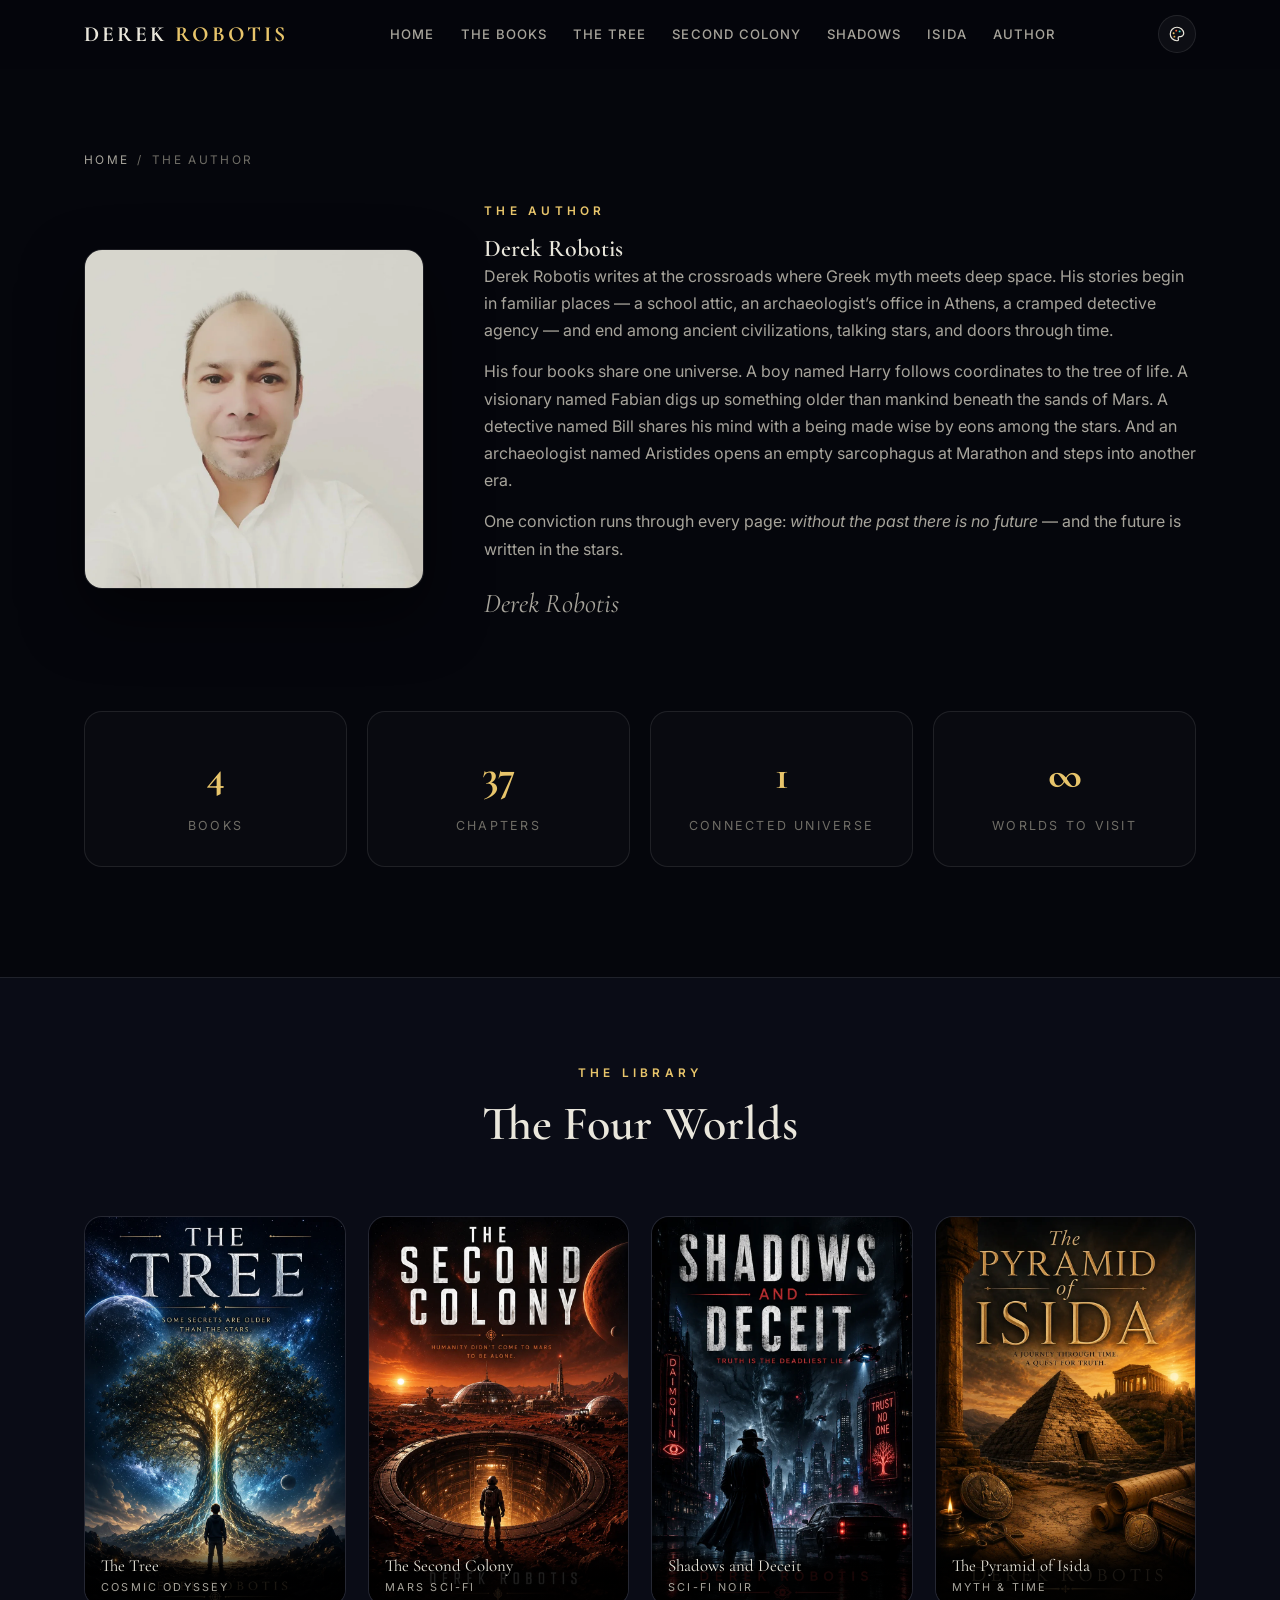
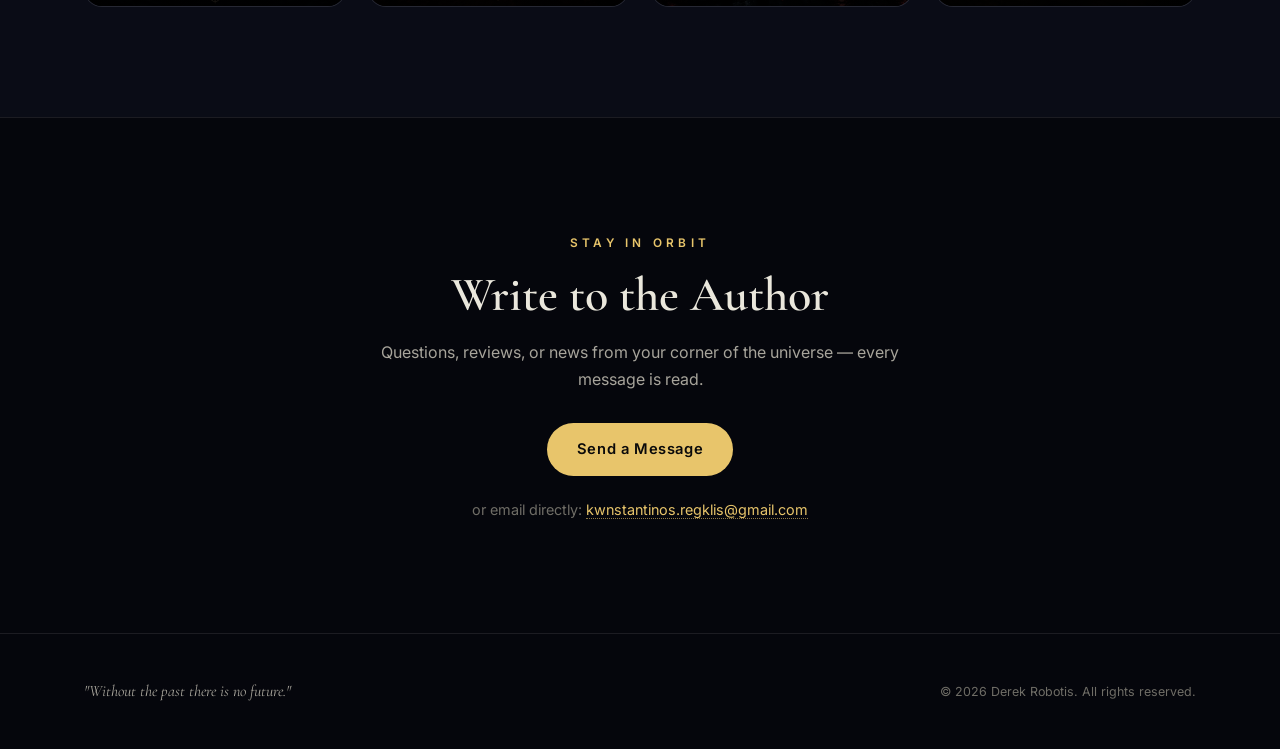
==== commit 0f35da1d: "new updates" ====
--- a/about.html
+++ b/about.html
@@ -101,19 +101,19 @@
         </div>
         <div class="library-grid">
           <a href="tree.html" class="shelf-card reveal">
-            <svg viewBox="0 0 400 600" role="img" aria-label="The Tree — cover"><use href="#cover-tree"/></svg>
+            <img class="cover-img" src="assets/images/tree.webp" alt="The Tree — cover" loading="lazy" width="820" height="1230">
             <span class="shelf-label">The Tree<small>Cosmic Odyssey</small></span>
           </a>
           <a href="colony.html" class="shelf-card reveal" style="transition-delay:.08s">
-            <svg viewBox="0 0 400 600" role="img" aria-label="The Second Colony — cover"><use href="#cover-colony"/></svg>
+            <img class="cover-img" src="assets/images/colony.webp" alt="The Second Colony — cover" loading="lazy" width="820" height="1230">
             <span class="shelf-label">The Second Colony<small>Mars Sci-Fi</small></span>
           </a>
           <a href="shadows.html" class="shelf-card reveal" style="transition-delay:.16s">
-            <svg viewBox="0 0 400 600" role="img" aria-label="Shadows and Deceit — cover"><use href="#cover-noir"/></svg>
+            <img class="cover-img" src="assets/images/shadows.webp" alt="Shadows and Deceit — cover" loading="lazy" width="820" height="1230">
             <span class="shelf-label">Shadows and Deceit<small>Sci-Fi Noir</small></span>
           </a>
           <a href="isida.html" class="shelf-card reveal" style="transition-delay:.24s">
-            <svg viewBox="0 0 400 600" role="img" aria-label="The Pyramid of Isida — cover"><use href="#cover-isida"/></svg>
+            <img class="cover-img" src="assets/images/isida.webp" alt="The Pyramid of Isida — cover" loading="lazy" width="820" height="1230">
             <span class="shelf-label">The Pyramid of Isida<small>Myth &amp; Time</small></span>
           </a>
         </div>
@@ -146,204 +146,5 @@
       <path d="M12 15.6v4" stroke="#ff9e4f" stroke-width="1.8" stroke-linecap="round"/>
     </svg>
   </button>
-
-  <!-- cover art symbols -->
-  <svg width="0" height="0" style="position:absolute" aria-hidden="true">
-    <defs>
-      <symbol id="cover-tree" viewBox="0 0 400 600">
-        <defs>
-          <linearGradient id="tr-sky" x1="0" y1="0" x2="0" y2="1"><stop offset="0" stop-color="#060a1e"/><stop offset=".55" stop-color="#0c1440"/><stop offset="1" stop-color="#131b52"/></linearGradient>
-          <radialGradient id="tr-neb1" cx=".5" cy=".5" r=".5"><stop offset="0" stop-color="#c33e8f" stop-opacity=".55"/><stop offset="1" stop-color="#c33e8f" stop-opacity="0"/></radialGradient>
-          <radialGradient id="tr-neb2" cx=".5" cy=".5" r=".5"><stop offset="0" stop-color="#2e6ee8" stop-opacity=".5"/><stop offset="1" stop-color="#2e6ee8" stop-opacity="0"/></radialGradient>
-          <radialGradient id="tr-treeglow" cx=".5" cy=".5" r=".5"><stop offset="0" stop-color="#ffdf9e" stop-opacity=".85"/><stop offset="1" stop-color="#ffdf9e" stop-opacity="0"/></radialGradient>
-          <linearGradient id="tr-beam" x1="0" y1="0" x2="0" y2="1"><stop offset="0" stop-color="#9fd8ff" stop-opacity=".5"/><stop offset="1" stop-color="#9fd8ff" stop-opacity="0"/></linearGradient>
-          <linearGradient id="tr-ground" x1="0" y1="0" x2="0" y2="1"><stop offset="0" stop-color="#1a1430"/><stop offset="1" stop-color="#080614"/></linearGradient>
-          <filter id="tr-soft" x="-40%" y="-40%" width="180%" height="180%"><feGaussianBlur stdDeviation="6"/></filter>
-        </defs>
-        <rect width="400" height="600" fill="url(#tr-sky)"/>
-        <ellipse cx="110" cy="150" rx="150" ry="120" fill="url(#tr-neb1)"/>
-        <ellipse cx="300" cy="110" rx="160" ry="130" fill="url(#tr-neb2)"/>
-        <g fill="#fff">
-          <circle cx="40" cy="60" r="1.4" class="twinkle"/><circle cx="120" cy="40" r="1" class="twinkle t2"/>
-          <circle cx="210" cy="70" r="1.6" class="twinkle t3"/><circle cx="330" cy="50" r="1.2" class="twinkle"/>
-          <circle cx="370" cy="140" r="1" class="twinkle t2"/><circle cx="60" cy="200" r="1.2" class="twinkle t3"/>
-          <circle cx="290" cy="190" r="1.4" class="twinkle"/><circle cx="150" cy="130" r="1"/>
-          <circle cx="250" cy="240" r="1" class="twinkle t2"/><circle cx="350" cy="280" r="1.2" class="twinkle t3"/>
-          <circle cx="30" cy="300" r="1"/><circle cx="90" cy="350" r="1.2" class="twinkle"/>
-        </g>
-        <g class="float-slow">
-          <circle cx="200" cy="90" r="34" fill="#7fb2ff" opacity=".9"/>
-          <circle cx="200" cy="90" r="34" fill="#0c1440" opacity=".35"/>
-          <path d="M166 90a34 34 0 0 0 68 0" fill="#5b8fe0" opacity=".5"/>
-          <circle cx="285" cy="150" r="12" fill="#38406e"/>
-        </g>
-        <polygon points="185,110 215,110 245,430 155,430" fill="url(#tr-beam)"/>
-        <path d="M0 470 Q100 430 200 452 Q310 476 400 445 L400 600 L0 600 Z" fill="url(#tr-ground)"/>
-        <path d="M60 470 l14 -18 8 18 Z M320 458 l12 -16 8 16 Z" fill="#050410"/>
-        <ellipse cx="200" cy="380" rx="120" ry="100" fill="url(#tr-treeglow)" filter="url(#tr-soft)" class="lamp-flicker"/>
-        <path d="M196 452 C194 420 190 400 178 384 M200 452 C200 415 202 398 200 380 M204 452 C207 421 212 402 224 386 M200 400 C188 388 178 380 168 376 M200 396 C212 386 224 378 234 374" stroke="#c99b4e" stroke-width="7" stroke-linecap="round" fill="none"/>
-        <path d="M200 452 C199 430 199 410 200 392" stroke="#e8c56b" stroke-width="9" stroke-linecap="round" fill="none"/>
-        <g fill="#ffe9ae">
-          <circle cx="200" cy="352" r="34" opacity=".95"/><circle cx="164" cy="366" r="22" opacity=".9"/>
-          <circle cx="238" cy="364" r="23" opacity=".9"/><circle cx="180" cy="336" r="20" opacity=".85"/>
-          <circle cx="222" cy="334" r="19" opacity=".85"/><circle cx="200" cy="320" r="15" opacity=".8"/>
-        </g>
-        <g fill="#fff8e0" opacity=".8">
-          <circle cx="192" cy="350" r="3"/><circle cx="214" cy="342" r="2.5"/><circle cx="172" cy="362" r="2.5"/>
-          <circle cx="232" cy="358" r="2.5"/><circle cx="204" cy="326" r="2"/>
-        </g>
-        <text x="200" y="510" text-anchor="middle" fill="#f2ead2" font-family="Cormorant Garamond, serif" font-size="20" letter-spacing="6">DEREK ROBOTIS</text>
-        <text x="200" y="556" text-anchor="middle" fill="#ffe9ae" font-family="Cormorant Garamond, serif" font-size="42" font-weight="600" letter-spacing="8">THE TREE</text>
-      </symbol>
-
-      <symbol id="cover-colony" viewBox="0 0 400 600">
-        <defs>
-          <linearGradient id="co-sky" x1="0" y1="0" x2="0" y2="1"><stop offset="0" stop-color="#1c0505"/><stop offset=".5" stop-color="#611a10"/><stop offset="1" stop-color="#c74a1e"/></linearGradient>
-          <radialGradient id="co-sun" cx=".5" cy=".5" r=".5"><stop offset="0" stop-color="#ffe9c4"/><stop offset=".55" stop-color="#ffb968" stop-opacity=".9"/><stop offset="1" stop-color="#ff8c42" stop-opacity="0"/></radialGradient>
-          <linearGradient id="co-ground" x1="0" y1="0" x2="0" y2="1"><stop offset="0" stop-color="#7d2a12"/><stop offset="1" stop-color="#3a1006"/></linearGradient>
-          <radialGradient id="co-tunnel" cx=".5" cy="1" r="1"><stop offset="0" stop-color="#ffe2a8"/><stop offset=".45" stop-color="#e07a30" stop-opacity=".7"/><stop offset="1" stop-color="#1c0505" stop-opacity="0"/></radialGradient>
-        </defs>
-        <rect width="400" height="600" fill="url(#co-sky)"/>
-        <circle cx="70" cy="80" r="18" fill="#3d1b18"/><circle cx="330" cy="60" r="10" fill="#57241c"/>
-        <g fill="#ffd9b0" opacity=".7">
-          <circle cx="150" cy="50" r="1.2" class="twinkle"/><circle cx="240" cy="80" r="1" class="twinkle t2"/>
-          <circle cx="300" cy="130" r="1.2" class="twinkle t3"/><circle cx="50" cy="150" r="1"/>
-        </g>
-        <circle cx="200" cy="255" r="120" fill="url(#co-sun)"/>
-        <path d="M0 280 L70 200 L130 275 L180 235 L240 285 L300 215 L360 278 L400 240 L400 320 L0 320 Z" fill="#38100a"/>
-        <g fill="#170504">
-          <path d="M140 262 a60 38 0 0 1 120 0 Z"/>
-          <rect x="128" y="258" width="144" height="14" rx="4"/>
-          <rect x="188" y="206" width="4" height="22"/><circle cx="190" cy="204" r="3"/>
-          <rect x="222" y="214" width="3" height="16"/>
-          <rect x="150" y="240" width="10" height="6" fill="#ffb968"/>
-          <rect x="240" y="242" width="10" height="6" fill="#ffb968"/>
-        </g>
-        <g fill="#1c0705" class="float-slow">
-          <ellipse cx="90" cy="180" rx="20" ry="7"/><ellipse cx="322" cy="160" rx="14" ry="5"/>
-          <circle cx="98" cy="178" r="1.6" fill="#7fd4ff"/>
-        </g>
-        <rect x="0" y="300" width="400" height="300" fill="url(#co-ground)"/>
-        <path d="M0 305 Q120 292 220 304 Q320 315 400 300 L400 330 L0 330 Z" fill="#8a3113" opacity=".55"/>
-        <path d="M0 380 Q140 366 260 380 Q340 389 400 378" fill="none" stroke="#2a0c04" stroke-width="4" opacity=".7"/>
-        <path d="M0 430 Q110 444 230 432 Q330 423 400 436" fill="none" stroke="#2a0c04" stroke-width="4" opacity=".6"/>
-        <circle cx="70" cy="480" r="7" fill="#2a0c04" opacity=".7"/><circle cx="340" cy="500" r="9" fill="#2a0c04" opacity=".7"/>
-        <circle cx="120" cy="560" r="6" fill="#2a0c04" opacity=".6"/>
-        <g>
-          <path d="M78 600 Q80 448 200 440 Q320 448 322 600 Z" fill="#12040a"/>
-          <path d="M96 600 Q98 468 200 460 Q302 468 304 600" fill="none" stroke="#ff9e4f" stroke-width="6" opacity=".9" class="lamp-flicker"/>
-          <path d="M120 600 Q122 492 200 485 Q278 492 280 600" fill="none" stroke="#ffc27e" stroke-width="5" opacity=".75"/>
-          <path d="M146 600 Q148 516 200 511 Q252 516 254 600" fill="none" stroke="#ffdba8" stroke-width="4" opacity=".6"/>
-          <ellipse cx="200" cy="600" rx="60" ry="72" fill="url(#co-tunnel)"/>
-          <g fill="#12040a">
-            <circle cx="200" cy="540" r="7"/>
-            <path d="M193 549 h14 l4 30 h-6 l-2 19 h-6 l-2 -19 h-6 Z"/>
-          </g>
-        </g>
-        <text x="200" y="72" text-anchor="middle" fill="#fff3e0" font-family="Cormorant Garamond, serif" font-size="40" font-weight="600" letter-spacing="4">THE SECOND</text>
-        <text x="200" y="116" text-anchor="middle" fill="#fff3e0" font-family="Cormorant Garamond, serif" font-size="46" font-weight="700" letter-spacing="10">COLONY</text>
-        <text x="200" y="142" text-anchor="middle" fill="#ffd9b0" font-family="Cormorant Garamond, serif" font-size="16" letter-spacing="5">DEREK ROBOTIS</text>
-      </symbol>
-
-      <symbol id="cover-noir" viewBox="0 0 400 600">
-        <defs>
-          <linearGradient id="no-sky" x1="0" y1="0" x2="0" y2="1"><stop offset="0" stop-color="#04090c"/><stop offset=".6" stop-color="#0a1519"/><stop offset="1" stop-color="#122228"/></linearGradient>
-          <radialGradient id="no-lamp" cx=".5" cy=".5" r=".5"><stop offset="0" stop-color="#ffce7a" stop-opacity=".95"/><stop offset="1" stop-color="#ffce7a" stop-opacity="0"/></radialGradient>
-          <linearGradient id="no-lightcone" x1="0" y1="0" x2="0" y2="1"><stop offset="0" stop-color="#ffce7a" stop-opacity=".38"/><stop offset="1" stop-color="#ffce7a" stop-opacity="0"/></linearGradient>
-          <linearGradient id="no-fog" x1="0" y1="0" x2="0" y2="1"><stop offset="0" stop-color="#9fb8bd" stop-opacity="0"/><stop offset="1" stop-color="#9fb8bd" stop-opacity=".28"/></linearGradient>
-          <filter id="no-blur" x="-40%" y="-40%" width="180%" height="180%"><feGaussianBlur stdDeviation="8"/></filter>
-        </defs>
-        <rect width="400" height="600" fill="url(#no-sky)"/>
-        <g fill="#cfe" opacity=".5">
-          <circle cx="60" cy="46" r="1" class="twinkle"/><circle cx="200" cy="30" r="1.2" class="twinkle t2"/><circle cx="340" cy="56" r="1" class="twinkle t3"/>
-        </g>
-        <g fill="#0d181d">
-          <rect x="0" y="200" width="42" height="260"/><rect x="46" y="150" width="38" height="310"/>
-          <rect x="88" y="230" width="30" height="230"/><rect x="122" y="120" width="44" height="340"/>
-          <rect x="230" y="140" width="40" height="320"/><rect x="274" y="220" width="30" height="240"/>
-          <rect x="308" y="100" width="46" height="360"/><rect x="358" y="180" width="42" height="280"/>
-          <polygon points="144,120 144,86 148,86 148,74 152,86 156,86 156,120"/>
-          <polygon points="326,100 331,64 336,100"/>
-        </g>
-        <rect x="196" y="90" width="26" height="370" fill="#0d181d"/>
-        <rect x="207" y="40" width="4" height="120" fill="#35e0c8" opacity=".9" class="lamp-flicker"/>
-        <g fill="#35e0c8" opacity=".8">
-          <rect x="52" y="170" width="5" height="7"/><rect x="64" y="190" width="5" height="7"/><rect x="52" y="230" width="5" height="7"/>
-          <rect x="130" y="150" width="6" height="8"/><rect x="146" y="180" width="6" height="8"/><rect x="130" y="220" width="6" height="8"/>
-          <rect x="238" y="170" width="6" height="8"/><rect x="252" y="200" width="6" height="8"/><rect x="238" y="250" width="6" height="8"/>
-          <rect x="318" y="130" width="6" height="8"/><rect x="334" y="160" width="6" height="8"/><rect x="318" y="210" width="6" height="8"/>
-        </g>
-        <g fill="#ffb02e" opacity=".75">
-          <rect x="10" y="220" width="5" height="7"/><rect x="24" y="260" width="5" height="7"/>
-          <rect x="98" y="250" width="5" height="7"/><rect x="366" y="200" width="6" height="8"/>
-          <rect x="380" y="250" width="6" height="8"/><rect x="282" y="240" width="5" height="7"/>
-        </g>
-        <rect x="0" y="452" width="400" height="148" fill="#060d10"/>
-        <ellipse cx="200" cy="458" rx="230" ry="12" fill="#0e191e"/>
-        <g>
-          <rect x="306" y="230" width="6" height="228" fill="#050a0c"/>
-          <path d="M309 232 Q309 205 284 203 L282 212 Q302 214 302 234 Z" fill="#050a0c"/>
-          <circle cx="283" cy="208" r="9" fill="#ffce7a" class="lamp-flicker"/>
-          <circle cx="283" cy="208" r="30" fill="url(#no-lamp)" opacity=".7" class="lamp-flicker"/>
-          <polygon points="270,214 296,214 330,452 240,452" fill="url(#no-lightcone)"/>
-        </g>
-        <g fill="#02070a">
-          <ellipse cx="200" cy="455" rx="46" ry="7" opacity=".8"/>
-          <path d="M186 288 q0 -16 14 -16 q14 0 14 16 l0 4 h-28 Z"/>
-          <ellipse cx="200" cy="293" rx="27" ry="5.5"/>
-          <rect x="193" y="298" width="14" height="12"/>
-          <path d="M176 318 q24 -14 48 0 l8 26 -6 2 -6 -14 4 84 -14 36 -10 0 4 -30 -8 0 4 30 -10 0 -14 -36 4 -84 -6 14 -6 -2 Z"/>
-        </g>
-        <path d="M222 314 l6 22 M218 350 l2 40" stroke="#ffce7a" stroke-width="1.6" opacity=".55" fill="none"/>
-        <path d="M180 314 l-4 20" stroke="#35e0c8" stroke-width="1.4" opacity=".5" fill="none"/>
-        <ellipse cx="110" cy="470" rx="150" ry="26" fill="url(#no-fog)" filter="url(#no-blur)"/>
-        <ellipse cx="310" cy="486" rx="160" ry="30" fill="url(#no-fog)" filter="url(#no-blur)"/>
-        <text x="200" y="536" text-anchor="middle" fill="#e6fffb" font-family="Cormorant Garamond, serif" font-size="36" font-weight="600" letter-spacing="6">SHADOWS</text>
-        <text x="200" y="566" text-anchor="middle" fill="#35e0c8" font-family="Cormorant Garamond, serif" font-size="22" font-style="italic" letter-spacing="4">and DECEIT</text>
-        <text x="200" y="588" text-anchor="middle" fill="#7f9aa0" font-family="Cormorant Garamond, serif" font-size="14" letter-spacing="5">DEREK ROBOTIS</text>
-      </symbol>
-
-      <symbol id="cover-isida" viewBox="0 0 400 600">
-        <defs>
-          <linearGradient id="is-sky" x1="0" y1="0" x2="0" y2="1"><stop offset="0" stop-color="#0a0917"/><stop offset=".6" stop-color="#231637"/><stop offset="1" stop-color="#5a3417"/></linearGradient>
-          <linearGradient id="is-pyr" x1="0" y1="0" x2="1" y2="1"><stop offset="0" stop-color="#e9b95c"/><stop offset="1" stop-color="#8a5a1c"/></linearGradient>
-          <linearGradient id="is-pyr-shade" x1="0" y1="0" x2="1" y2="0"><stop offset="0" stop-color="#6b4413"/><stop offset="1" stop-color="#4a2d0c"/></linearGradient>
-          <radialGradient id="is-apex" cx=".5" cy=".5" r=".5"><stop offset="0" stop-color="#ffe9b0" stop-opacity=".95"/><stop offset="1" stop-color="#ffe9b0" stop-opacity="0"/></radialGradient>
-          <linearGradient id="is-sand" x1="0" y1="0" x2="0" y2="1"><stop offset="0" stop-color="#7c5522"/><stop offset="1" stop-color="#3a2408"/></linearGradient>
-          <linearGradient id="is-beam" x1="0" y1="0" x2="0" y2="1"><stop offset="0" stop-color="#ffe9b0" stop-opacity="0"/><stop offset="1" stop-color="#ffe9b0" stop-opacity=".5"/></linearGradient>
-        </defs>
-        <rect width="400" height="600" fill="url(#is-sky)"/>
-        <g stroke="#d9a441" stroke-width="3" fill="none" opacity=".9">
-          <path d="M20 26 h20 v12 h-12 v-6 h6 M56 26 h20 v12 h-12 v-6 h6 M92 26 h20 v12 h-12 v-6 h6 M128 26 h20 v12 h-12 v-6 h6 M164 26 h20 v12 h-12 v-6 h6 M200 26 h20 v12 h-12 v-6 h6 M236 26 h20 v12 h-12 v-6 h6 M272 26 h20 v12 h-12 v-6 h6 M308 26 h20 v12 h-12 v-6 h6 M344 26 h20 v12 h-12 v-6 h6"/>
-        </g>
-        <circle cx="322" cy="98" r="26" fill="#f2e6c8" opacity=".92"/>
-        <circle cx="312" cy="92" r="5" fill="#dcd0b2" opacity=".7"/><circle cx="330" cy="106" r="4" fill="#dcd0b2" opacity=".6"/>
-        <g fill="#f2e6c8">
-          <circle cx="60" cy="90" r="1.4" class="twinkle"/><circle cx="130" cy="70" r="1" class="twinkle t2"/>
-          <circle cx="210" cy="100" r="1.3" class="twinkle t3"/><circle cx="90" cy="150" r="1"/>
-          <circle cx="270" cy="150" r="1.2" class="twinkle"/><circle cx="40" cy="200" r="1" class="twinkle t2"/>
-        </g>
-        <polygon points="196,120 204,120 212,330 188,330" fill="url(#is-beam)"/>
-        <circle cx="200" cy="330" r="34" fill="url(#is-apex)" class="lamp-flicker"/>
-        <polygon points="200,330 60,470 200,470" fill="url(#is-pyr-shade)"/>
-        <polygon points="200,330 340,470 200,470" fill="url(#is-pyr)"/>
-        <path d="M200 330 L340 470 M200 330 L200 470" stroke="#ffe0a0" stroke-width="1.4" opacity=".5" fill="none"/>
-        <path d="M188 470 a12 16 0 0 1 24 0 Z" fill="#1a0f04"/>
-        <path d="M190 470 a10 14 0 0 1 20 0" fill="none" stroke="#ffe9b0" stroke-width="1.6" opacity=".8" class="lamp-flicker"/>
-        <g fill="#241505">
-          <rect x="34" y="420" width="10" height="50"/><rect x="30" y="414" width="18" height="7"/><rect x="31" y="466" width="16" height="6"/>
-          <rect x="356" y="428" width="9" height="42"/><rect x="352" y="422" width="17" height="7"/><rect x="353" y="466" width="15" height="6"/>
-        </g>
-        <path d="M0 470 Q90 452 200 468 Q310 484 400 462 L400 600 L0 600 Z" fill="url(#is-sand)"/>
-        <path d="M0 500 Q120 484 240 500 Q330 512 400 498 L400 520 Q300 532 190 518 Q80 506 0 520 Z" fill="#8a6228" opacity=".35"/>
-        <g stroke="#d9a441" stroke-width="3" fill="none" opacity=".9">
-          <path d="M20 578 h20 v-12 h-12 v6 h6 M56 578 h20 v-12 h-12 v6 h6 M92 578 h20 v-12 h-12 v6 h6 M128 578 h20 v-12 h-12 v6 h6 M164 578 h20 v-12 h-12 v6 h6 M200 578 h20 v-12 h-12 v6 h6 M236 578 h20 v-12 h-12 v6 h6 M272 578 h20 v-12 h-12 v6 h6 M308 578 h20 v-12 h-12 v6 h6 M344 578 h20 v-12 h-12 v6 h6"/>
-        </g>
-        <text x="200" y="180" text-anchor="middle" fill="#f6ead0" font-family="Cormorant Garamond, serif" font-size="34" font-weight="600" letter-spacing="3">THE PYRAMID</text>
-        <text x="200" y="216" text-anchor="middle" fill="#e9b95c" font-family="Cormorant Garamond, serif" font-size="30" font-style="italic" letter-spacing="4">of ISIDA</text>
-        <text x="200" y="242" text-anchor="middle" fill="#c9b183" font-family="Cormorant Garamond, serif" font-size="14" letter-spacing="5">DEREK ROBOTIS</text>
-      </symbol>
-    </defs>
-  </svg>
 </body>
 </html>
--- a/assets/css/style.css
+++ b/assets/css/style.css
@@ -25,6 +25,8 @@
   --colony-a:  #ff6b3d;  --colony-b: #ffb347;  --colony-rgb: 255,107,61;
   --noir-a:    #35e0c8;  --noir-b:   #ffb02e;  --noir-rgb: 53,224,200;
   --isida-a:   #d9a441;  --isida-b:  #55d6c2;  --isida-rgb: 217,164,65;
+  --caryatid-a: #5b8fd6;  --caryatid-b: #d8a24a;  --caryatid-rgb: 91,143,214;
+  --anarcho-a:  #d4b15e;  --anarcho-b:  #6f8fd0;  --anarcho-rgb: 212,177,94;
 
   --font-display: "Cormorant Garamond", Georgia, serif;
   --font-body: "Inter", -apple-system, BlinkMacSystemFont, "Segoe UI", sans-serif;
@@ -217,6 +219,8 @@
 .book.colony { --accent: var(--colony-a); --accent-2: var(--colony-b); --accent-rgb: var(--colony-rgb); }
 .book.noir   { --accent: var(--noir-a);   --accent-2: var(--noir-b);   --accent-rgb: var(--noir-rgb); }
 .book.isida  { --accent: var(--isida-a);  --accent-2: var(--isida-b);  --accent-rgb: var(--isida-rgb); }
+.book.caryatid { --accent: var(--caryatid-a); --accent-2: var(--caryatid-b); --accent-rgb: var(--caryatid-rgb); }
+.book.anarcho  { --accent: var(--anarcho-a);  --accent-2: var(--anarcho-b);  --accent-rgb: var(--anarcho-rgb); }
 
 .book { position: relative; }
 .book::before {
@@ -561,3 +565,7 @@
 @keyframes flicker { 0%,92%,96%,100% { opacity: 1 } 93%,95% { opacity: .55 } }
 .float-slow { animation: floaty 7s ease-in-out infinite; }
 @keyframes floaty { 0%,100% { transform: translateY(0) } 50% { transform: translateY(-7px) } }
+
+/* ── Real cover images (replace SVG mockups) ── */
+.cover-frame img.cover-img { width: 100%; height: auto; display: block; }
+.shelf-card img.cover-img { width: 100%; height: auto; display: block; }
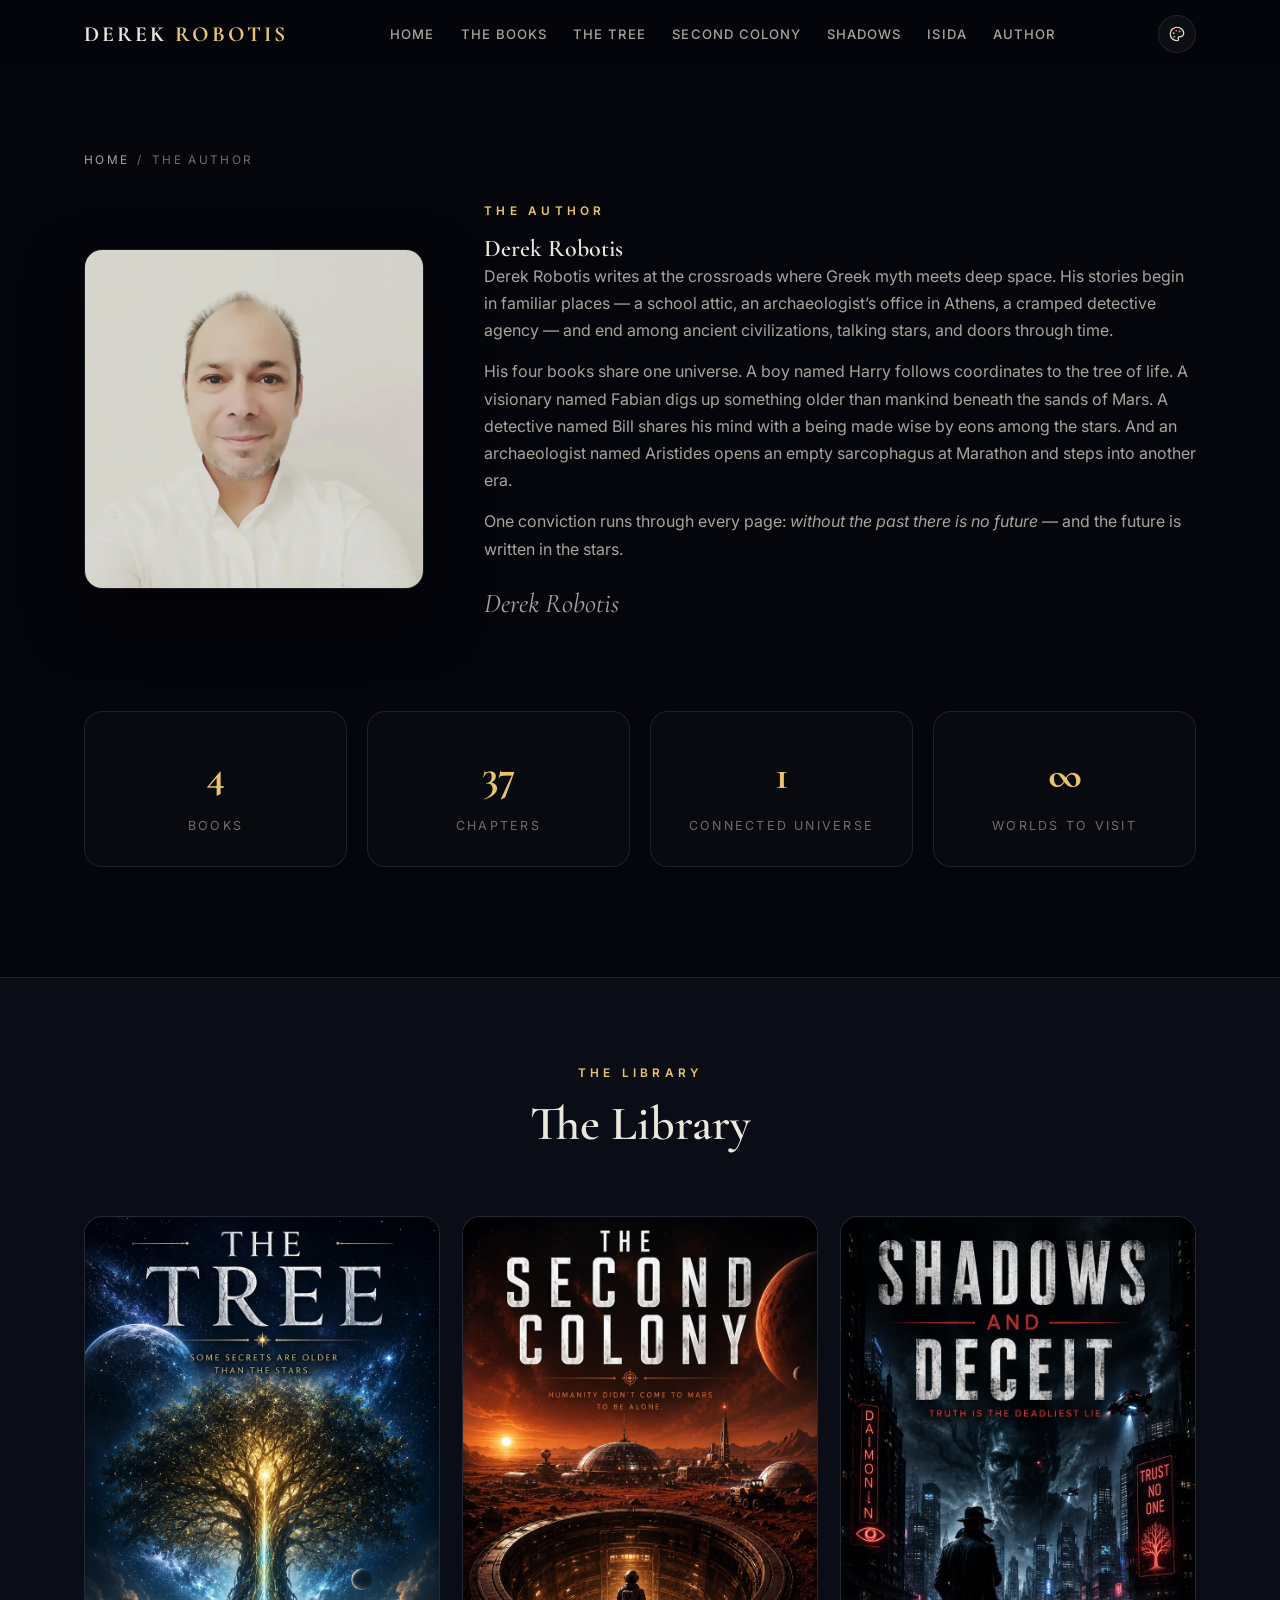
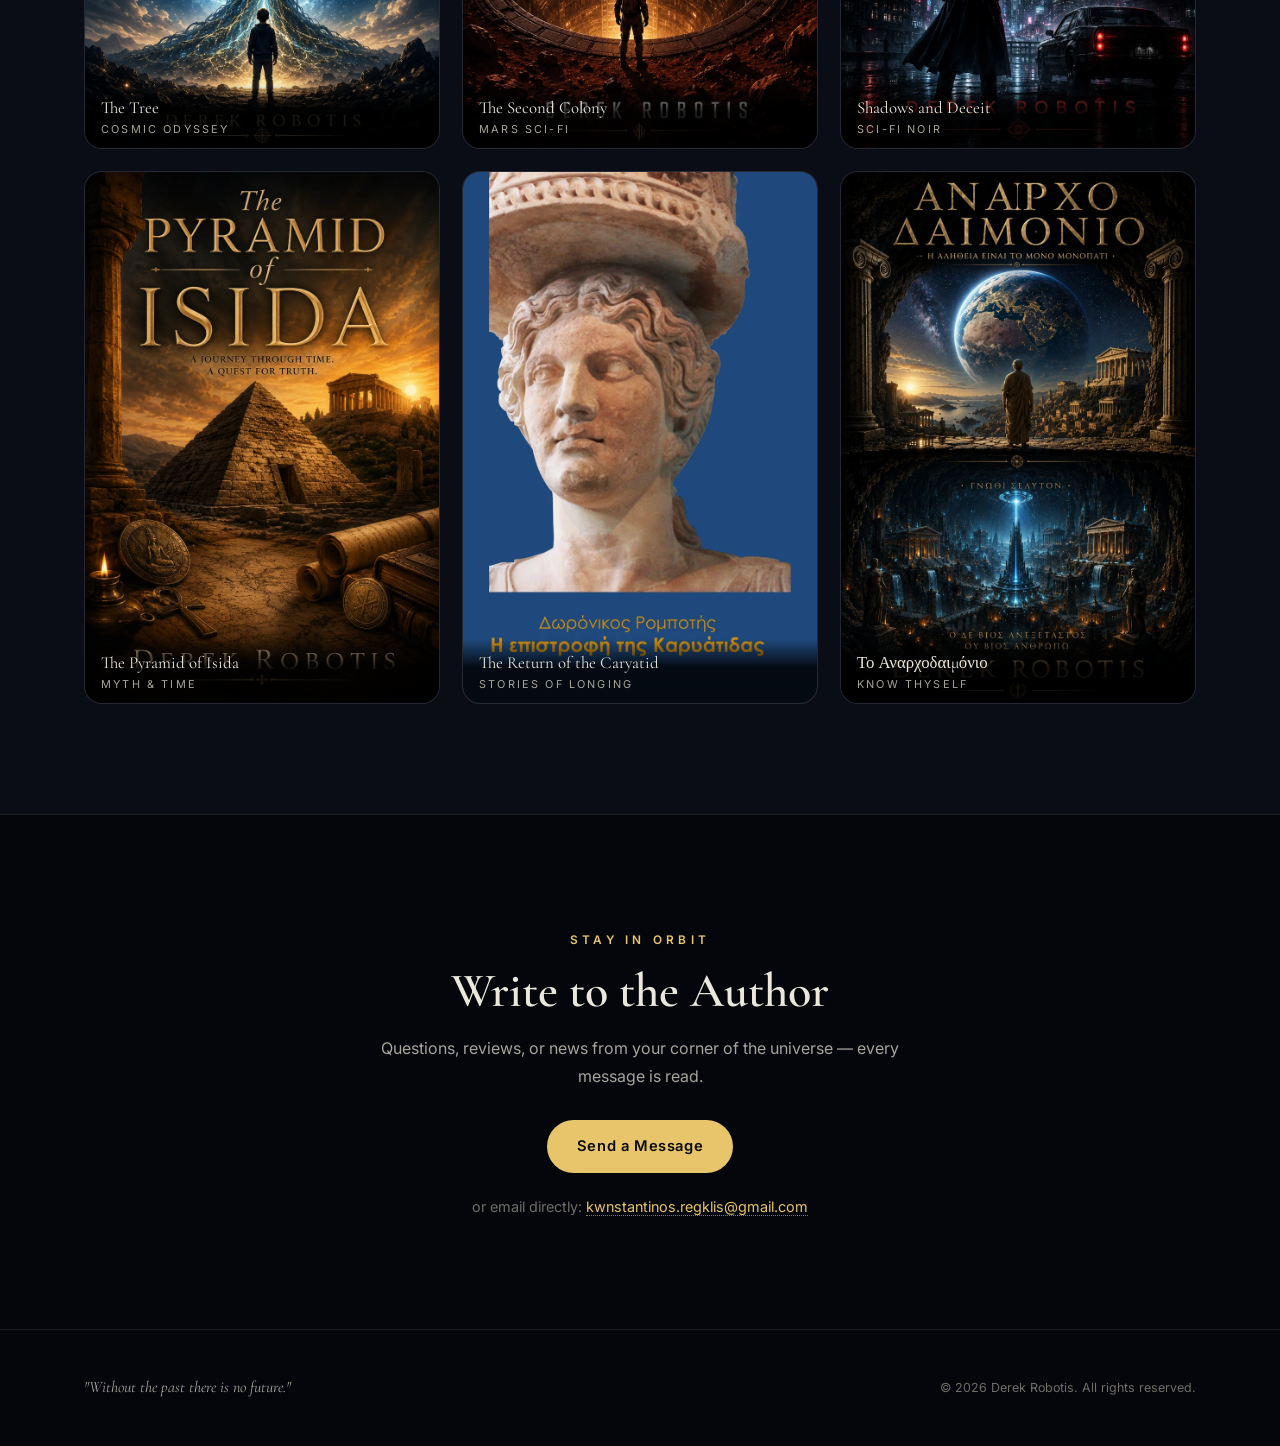
==== commit 56975c0d: "final covers" ====
--- a/about.html
+++ b/about.html
@@ -97,7 +97,7 @@
       <div class="wrap">
         <div class="section-head reveal">
           <span class="eyebrow">The Library</span>
-          <h2 class="section-title">The Four Worlds</h2>
+          <h2 class="section-title">The Library</h2>
         </div>
         <div class="library-grid">
           <a href="tree.html" class="shelf-card reveal">
@@ -115,6 +115,14 @@
           <a href="isida.html" class="shelf-card reveal" style="transition-delay:.24s">
             <img class="cover-img" src="assets/images/isida.webp" alt="The Pyramid of Isida — cover" loading="lazy" width="820" height="1230">
             <span class="shelf-label">The Pyramid of Isida<small>Myth &amp; Time</small></span>
+          </a>
+          <a href="caryatid.html" class="shelf-card reveal" style="transition-delay:.32s">
+            <img class="cover-img" src="assets/images/caryatid.webp" alt="The Return of the Caryatid — cover" loading="lazy" width="820" height="1230">
+            <span class="shelf-label">The Return of the Caryatid<small>Stories of Longing</small></span>
+          </a>
+          <a href="anarchodaimonio.html" class="shelf-card reveal" style="transition-delay:.40s">
+            <img class="cover-img" src="assets/images/anarchodaimonio.webp" alt="Το Αναρχοδαιμόνιο — cover" loading="lazy" width="820" height="1230">
+            <span class="shelf-label">Το Αναρχοδαιμόνιο<small>Know Thyself</small></span>
           </a>
         </div>
       </div>
--- a/assets/css/style.css
+++ b/assets/css/style.css
@@ -195,7 +195,7 @@
 
 /* ── Library strip (mini covers) ── */
 .library { padding: 90px 0 40px; }
-.library-grid { display: grid; grid-template-columns: repeat(4, 1fr); gap: 22px; }
+.library-grid { display: grid; grid-template-columns: repeat(3, 1fr); gap: 22px; }
 .shelf-card {
   position: relative; border-radius: var(--radius); overflow: hidden;
   border: 1px solid var(--border); background: var(--surface);
